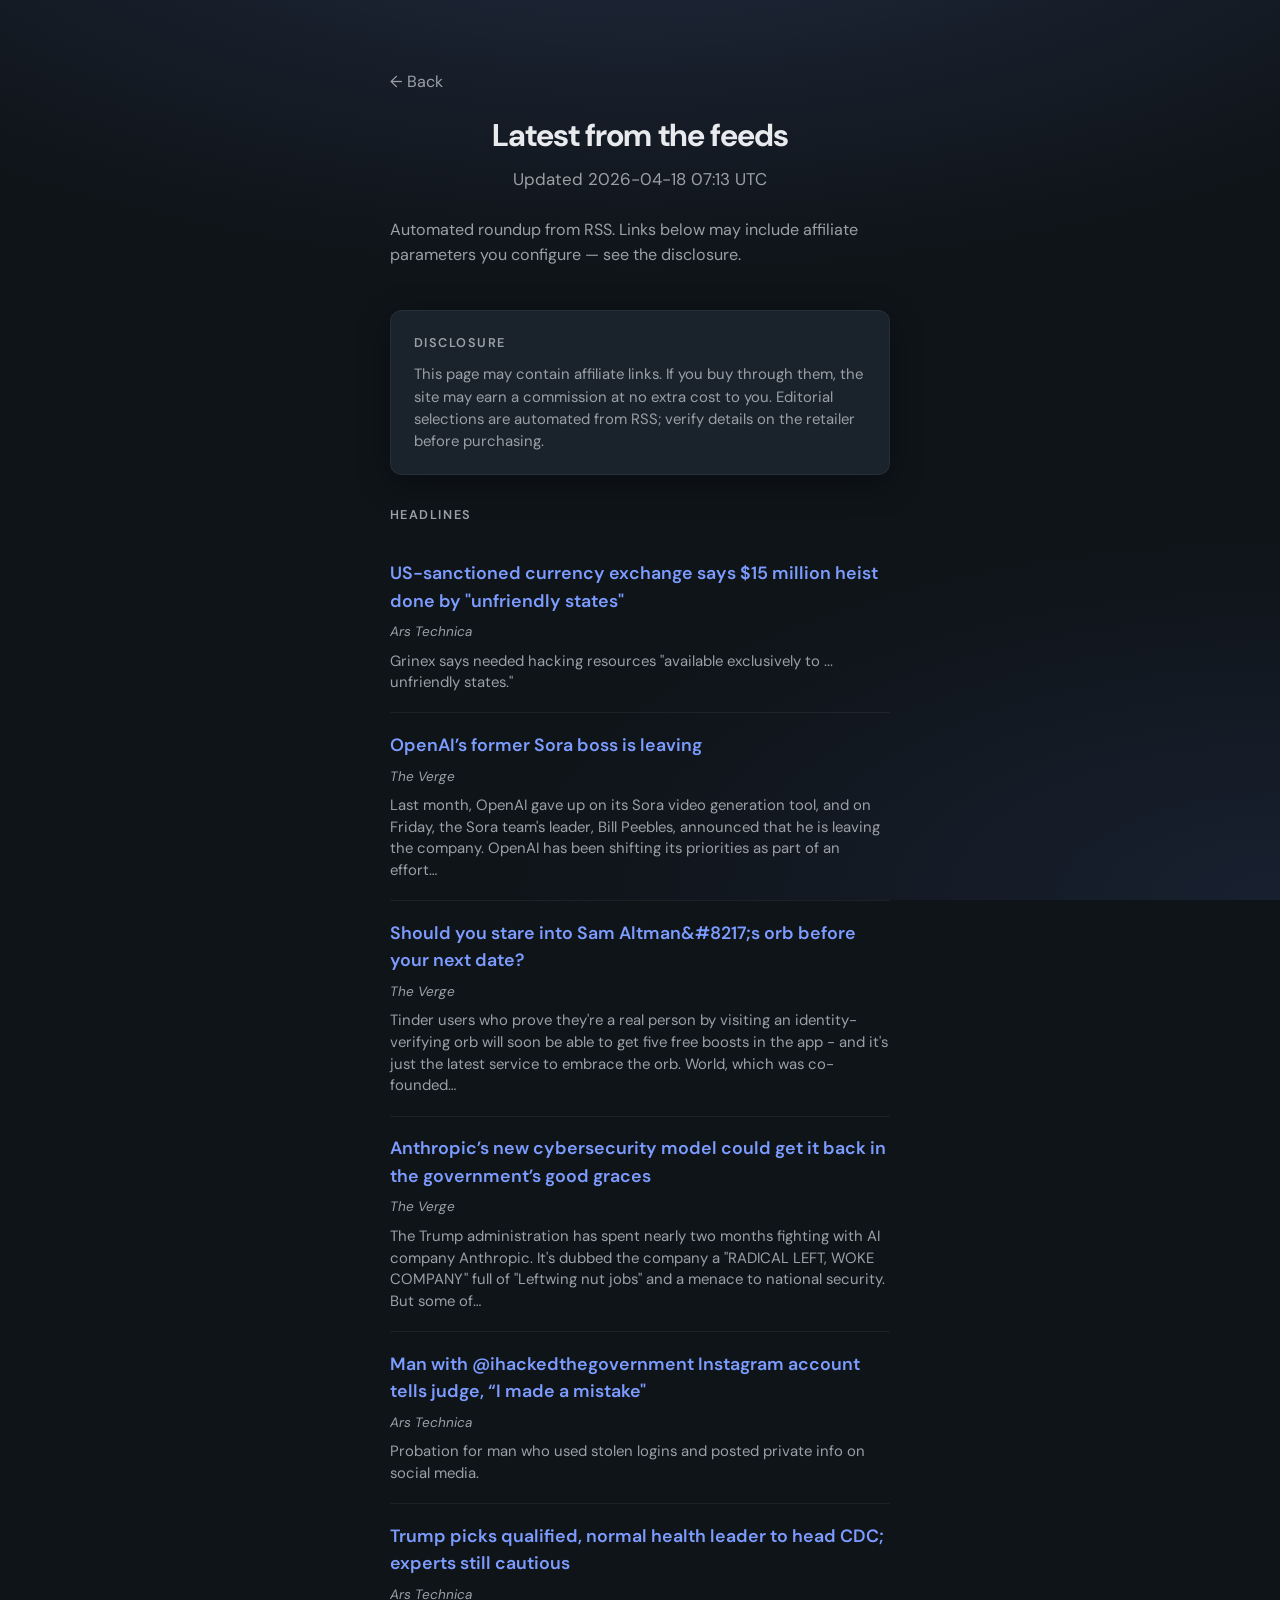
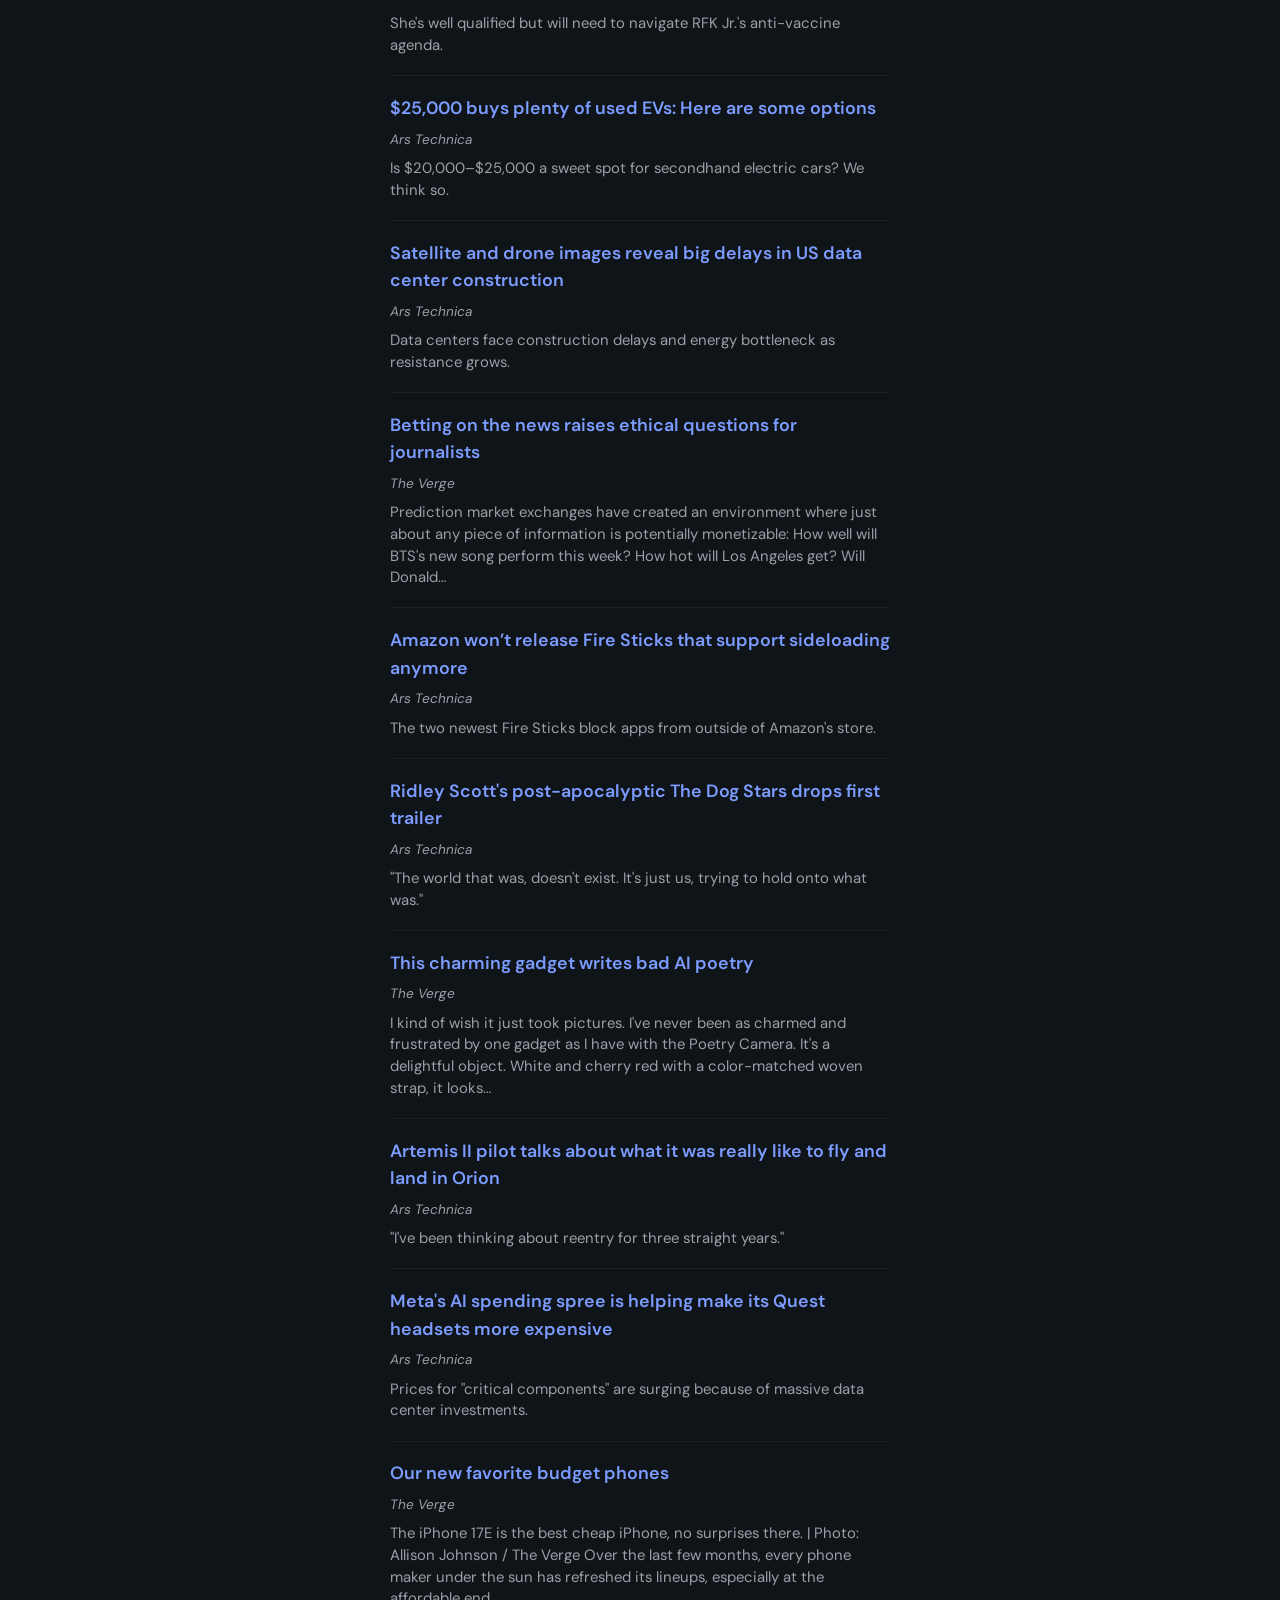
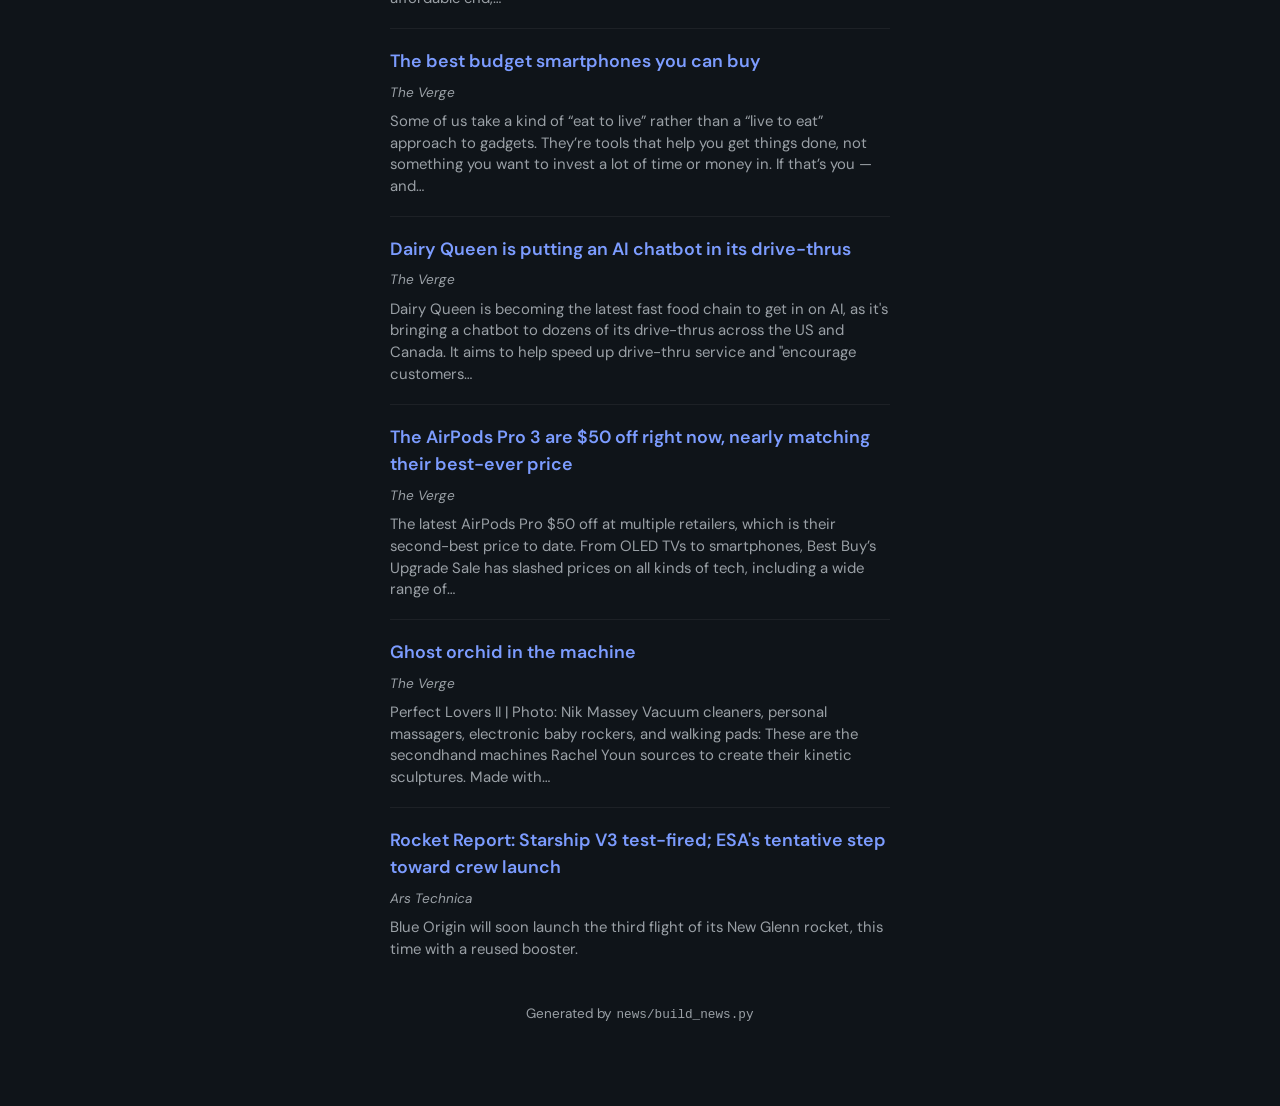
==== docs/news.html @ 70c58c66 "chore: refresh news + trending" ====
<!DOCTYPE html>
<html lang="en">
  <head>
    <meta charset="utf-8" />
    <meta name="viewport" content="width=device-width, initial-scale=1" />
    <title>Product &amp; tech picks</title>
    <link rel="preconnect" href="https://fonts.googleapis.com" />
    <link rel="preconnect" href="https://fonts.gstatic.com" crossorigin />
    <link
      href="https://fonts.googleapis.com/css2?family=DM+Sans:ital,opsz,wght@0,9..40,400;0,9..40,600;0,9..40,700;1,9..40,400&display=swap"
      rel="stylesheet"
    />
    <link rel="stylesheet" href="styles.css" />
  </head>
  <body>
    <div class="bg-gradient" aria-hidden="true"></div>
    <main>
      <header>
        <p class="back-nav"><a href="index.html">← Back</a></p>
        <h1>Latest from the feeds</h1>
        <p class="tagline">Updated 2026-04-18 07:13 UTC</p>
        <p class="bio">Automated roundup from RSS. Links below may include affiliate parameters you configure — see the disclosure.</p>
      </header>

      <section class="card disclosure-card" aria-labelledby="disc-heading">
        <h2 id="disc-heading">Disclosure</h2>
        <p class="disclosure-body">This page may contain affiliate links. If you buy through them, the site may earn a commission at no extra cost to you. Editorial selections are automated from RSS; verify details on the retailer before purchasing.</p>
      </section>

      <section class="news-section" aria-labelledby="news-heading">
        <h2 id="news-heading" class="news-section-title">Headlines</h2>
        <ul class="news-list"><li class="news-item">
  <a href="https://arstechnica.com/security/2026/04/russia-friendly-exchange-says-western-special-service-behind-15-million-cyberattack/" rel="noopener noreferrer" target="_blank" class="news-title">US-sanctioned currency exchange says $15 million heist done by &quot;unfriendly states&quot;</a>
  <p class="news-meta"><span class="news-source">Ars Technica</span></p>
  <p class="news-summary">Grinex says needed hacking resources &quot;available exclusively to ... unfriendly states.&quot;</p>
</li>
<li class="news-item">
  <a href="https://www.theverge.com/ai-artificial-intelligence/914463/openai-sora-bill-peebles-kevin-weil-leaving-departing" rel="noopener noreferrer" target="_blank" class="news-title">OpenAI’s former Sora boss is leaving</a>
  <p class="news-meta"><span class="news-source">The Verge</span></p>
  <p class="news-summary">Last month, OpenAI gave up on its Sora video generation tool, and on Friday, the Sora team&#x27;s leader, Bill Peebles, announced that he is leaving the company. OpenAI has been shifting its priorities as part of an effort…</p>
</li>
<li class="news-item">
  <a href="https://www.theverge.com/ai-artificial-intelligence/914385/world-id-tinder-identity-verifying-orb" rel="noopener noreferrer" target="_blank" class="news-title">Should you stare into Sam Altman&amp;#8217;s orb before your next date?</a>
  <p class="news-meta"><span class="news-source">The Verge</span></p>
  <p class="news-summary">Tinder users who prove they&#x27;re a real person by visiting an identity-verifying orb will soon be able to get five free boosts in the app - and it&#x27;s just the latest service to embrace the orb. World, which was co-founded…</p>
</li>
<li class="news-item">
  <a href="https://www.theverge.com/ai-artificial-intelligence/914229/tides-turning-anthropic-trump-administration-cybersecurity-mythos-preview" rel="noopener noreferrer" target="_blank" class="news-title">Anthropic’s new cybersecurity model could get it back in the government’s good graces</a>
  <p class="news-meta"><span class="news-source">The Verge</span></p>
  <p class="news-summary">The Trump administration has spent nearly two months fighting with AI company Anthropic. It&#x27;s dubbed the company a &quot;RADICAL LEFT, WOKE COMPANY&quot; full of &quot;Leftwing nut jobs&quot; and a menace to national security. But some of…</p>
</li>
<li class="news-item">
  <a href="https://arstechnica.com/tech-policy/2026/04/man-with-ihackedthegovernment-instagram-account-tells-judge-i-made-a-mistake/" rel="noopener noreferrer" target="_blank" class="news-title">Man with @ihackedthegovernment Instagram account tells judge, “I made a mistake&quot;</a>
  <p class="news-meta"><span class="news-source">Ars Technica</span></p>
  <p class="news-summary">Probation for man who used stolen logins and posted private info on social media.</p>
</li>
<li class="news-item">
  <a href="https://arstechnica.com/health/2026/04/trump-picks-qualified-normal-health-leader-to-head-cdc-experts-still-cautious/" rel="noopener noreferrer" target="_blank" class="news-title">Trump picks qualified, normal health leader to head CDC; experts still cautious</a>
  <p class="news-meta"><span class="news-source">Ars Technica</span></p>
  <p class="news-summary">She&#x27;s well qualified but will need to navigate RFK Jr.&#x27;s anti-vaccine agenda.</p>
</li>
<li class="news-item">
  <a href="https://arstechnica.com/cars/2026/04/25000-buys-plenty-of-used-evs-here-are-some-options/" rel="noopener noreferrer" target="_blank" class="news-title">$25,000 buys plenty of used EVs: Here are some options</a>
  <p class="news-meta"><span class="news-source">Ars Technica</span></p>
  <p class="news-summary">Is $20,000–$25,000 a sweet spot for secondhand electric cars? We think so.</p>
</li>
<li class="news-item">
  <a href="https://arstechnica.com/ai/2026/04/construction-delays-hit-40-of-us-data-centers-planned-for-2026/" rel="noopener noreferrer" target="_blank" class="news-title">Satellite and drone images reveal big delays in US data center construction</a>
  <p class="news-meta"><span class="news-source">Ars Technica</span></p>
  <p class="news-summary">Data centers face construction delays and energy bottleneck as resistance grows.</p>
</li>
<li class="news-item">
  <a href="https://www.theverge.com/report/914157/prediction-markets-news-outlet-ethics-policy-propublica-kalshi-polymarket" rel="noopener noreferrer" target="_blank" class="news-title">Betting on the news raises ethical questions for journalists</a>
  <p class="news-meta"><span class="news-source">The Verge</span></p>
  <p class="news-summary">Prediction market exchanges have created an environment where just about any piece of information is potentially monetizable: How well will BTS&#x27;s new song perform this week? How hot will Los Angeles get? Will Donald…</p>
</li>
<li class="news-item">
  <a href="https://arstechnica.com/gadgets/2026/04/amazon-wont-release-fire-sticks-that-support-sideloading-anymore/" rel="noopener noreferrer" target="_blank" class="news-title">Amazon won’t release Fire Sticks that support sideloading anymore</a>
  <p class="news-meta"><span class="news-source">Ars Technica</span></p>
  <p class="news-summary">The two newest Fire Sticks block apps from outside of Amazon&#x27;s store.</p>
</li>
<li class="news-item">
  <a href="https://arstechnica.com/culture/2026/04/ridley-scotts-post-apocalyptic-the-dog-stars-drops-first-trailer/" rel="noopener noreferrer" target="_blank" class="news-title">Ridley Scott&#x27;s post-apocalyptic The Dog Stars drops first trailer</a>
  <p class="news-meta"><span class="news-source">Ars Technica</span></p>
  <p class="news-summary">&quot;The world that was, doesn&#x27;t exist. It&#x27;s just us, trying to hold onto what was.&quot;</p>
</li>
<li class="news-item">
  <a href="https://www.theverge.com/gadgets/913981/poetry-camera-ai-hands-on" rel="noopener noreferrer" target="_blank" class="news-title">This charming gadget writes bad AI poetry</a>
  <p class="news-meta"><span class="news-source">The Verge</span></p>
  <p class="news-summary">I kind of wish it just took pictures. I&#x27;ve never been as charmed and frustrated by one gadget as I have with the Poetry Camera. It&#x27;s a delightful object. White and cherry red with a color-matched woven strap, it looks…</p>
</li>
<li class="news-item">
  <a href="https://arstechnica.com/space/2026/04/artemis-ii-pilot-describes-landing-in-orion-from-intense-to-pure-elation/" rel="noopener noreferrer" target="_blank" class="news-title">Artemis II pilot talks about what it was really like to fly and land in Orion</a>
  <p class="news-meta"><span class="news-source">Ars Technica</span></p>
  <p class="news-summary">&quot;I&#x27;ve been thinking about reentry for three straight years.&quot;</p>
</li>
<li class="news-item">
  <a href="https://arstechnica.com/ai/2026/04/metas-ai-spending-spree-is-helping-make-its-quest-headsets-more-expensive/" rel="noopener noreferrer" target="_blank" class="news-title">Meta&#x27;s AI spending spree is helping make its Quest headsets more expensive</a>
  <p class="news-meta"><span class="news-source">Ars Technica</span></p>
  <p class="news-summary">Prices for &quot;critical components&quot; are surging because of massive data center investments.</p>
</li>
<li class="news-item">
  <a href="https://www.theverge.com/tech/912286/our-new-favorite-budget-phones" rel="noopener noreferrer" target="_blank" class="news-title">Our new favorite budget phones</a>
  <p class="news-meta"><span class="news-source">The Verge</span></p>
  <p class="news-summary">The iPhone 17E is the best cheap iPhone, no surprises there. | Photo: Allison Johnson / The Verge Over the last few months, every phone maker under the sun has refreshed its lineups, especially at the affordable end,…</p>
</li>
<li class="news-item">
  <a href="https://www.theverge.com/gadgets/912271/best-budget-smartphones-cheap-iphone-android-phones" rel="noopener noreferrer" target="_blank" class="news-title">The best budget smartphones you can buy</a>
  <p class="news-meta"><span class="news-source">The Verge</span></p>
  <p class="news-summary">Some of us take a kind of “eat to live” rather than a “live to eat” approach to gadgets. They’re tools that help you get things done, not something you want to invest a lot of time or money in. If that’s you — and…</p>
</li>
<li class="news-item">
  <a href="https://www.theverge.com/ai-artificial-intelligence/913928/dairy-queen-ai-drive-thru-presto" rel="noopener noreferrer" target="_blank" class="news-title">Dairy Queen is putting an AI chatbot in its drive-thrus</a>
  <p class="news-meta"><span class="news-source">The Verge</span></p>
  <p class="news-summary">Dairy Queen is becoming the latest fast food chain to get in on AI, as it&#x27;s bringing a chatbot to dozens of its drive-thrus across the US and Canada. It aims to help speed up drive-thru service and &quot;encourage customers…</p>
</li>
<li class="news-item">
  <a href="https://www.theverge.com/gadgets/913857/apple-airpods-pro-3-blink-video-doorbell-deal-sale" rel="noopener noreferrer" target="_blank" class="news-title">The AirPods Pro 3 are $50 off right now, nearly matching their best-ever price</a>
  <p class="news-meta"><span class="news-source">The Verge</span></p>
  <p class="news-summary">The latest AirPods Pro $50 off at multiple retailers, which is their second-best price to date. From OLED TVs to smartphones, Best Buy’s Upgrade Sale has slashed prices on all kinds of tech, including a wide range of…</p>
</li>
<li class="news-item">
  <a href="https://www.theverge.com/tech/909806/kinetic-sculpture-fake-flowers-mechanical-artwork-rachel-youn" rel="noopener noreferrer" target="_blank" class="news-title">Ghost orchid in the machine</a>
  <p class="news-meta"><span class="news-source">The Verge</span></p>
  <p class="news-summary">Perfect Lovers II | Photo: Nik Massey Vacuum cleaners, personal massagers, electronic baby rockers, and walking pads: These are the secondhand machines Rachel Youn sources to create their kinetic sculptures. Made with…</p>
</li>
<li class="news-item">
  <a href="https://arstechnica.com/space/2026/04/rocket-report-starship-v3-test-fired-esas-tentative-step-toward-crew-launch/" rel="noopener noreferrer" target="_blank" class="news-title">Rocket Report: Starship V3 test-fired; ESA&#x27;s tentative step toward crew launch</a>
  <p class="news-meta"><span class="news-source">Ars Technica</span></p>
  <p class="news-summary">Blue Origin will soon launch the third flight of its New Glenn rocket, this time with a reused booster.</p>
</li></ul>
      </section>

      <footer>
        <p class="footer-meta">Generated by <code>news/build_news.py</code></p>
      </footer>
    </main>
  </body>
</html>
---- docs/styles.css ----
:root {
  --bg: #0f1419;
  --surface: #1a222c;
  --text: #e8eaed;
  --muted: #9aa0a6;
  --accent: #7c9cff;
  --accent-dim: #5a7ad6;
  --radius: 12px;
  --font: "DM Sans", system-ui, sans-serif;
}

*,
*::before,
*::after {
  box-sizing: border-box;
}

html {
  font-size: 106%;
  -webkit-font-smoothing: antialiased;
}

body {
  margin: 0;
  min-height: 100vh;
  font-family: var(--font);
  background: var(--bg);
  color: var(--text);
  line-height: 1.55;
}

.bg-gradient {
  position: fixed;
  inset: 0;
  z-index: -1;
  background:
    radial-gradient(ellipse 80% 50% at 50% -20%, rgba(124, 156, 255, 0.18), transparent),
    radial-gradient(ellipse 60% 40% at 100% 100%, rgba(90, 122, 214, 0.12), transparent),
    var(--bg);
}

main {
  max-width: 32rem;
  margin: 0 auto;
  padding: clamp(2rem, 6vw, 4rem) 1.25rem 4rem;
}

header {
  text-align: center;
  margin-bottom: 2.5rem;
}

.avatar {
  width: 4.5rem;
  height: 4.5rem;
  margin: 0 auto 1.25rem;
  border-radius: 50%;
  background: linear-gradient(135deg, var(--accent), var(--accent-dim));
  display: grid;
  place-items: center;
  font-size: 1.5rem;
  font-weight: 700;
  color: #fff;
  letter-spacing: -0.02em;
}

h1 {
  font-size: clamp(1.5rem, 4vw, 1.85rem);
  font-weight: 700;
  letter-spacing: -0.03em;
  margin: 0 0 0.35rem;
}

.tagline {
  color: var(--muted);
  font-size: 1rem;
  margin: 0;
}

.bio {
  color: var(--muted);
  font-size: 0.95rem;
  margin: 1.5rem 0 0;
  text-align: left;
}

.hub-extra {
  text-align: center;
  margin: 0 0 1.5rem;
}

.hub-extra a {
  color: var(--accent);
  text-decoration: none;
  font-weight: 600;
  font-size: 0.95rem;
}

.hub-extra a:hover {
  text-decoration: underline;
  text-underline-offset: 3px;
}

.card {
  background: var(--surface);
  border-radius: var(--radius);
  padding: 1.25rem 1.35rem;
  border: 1px solid rgba(255, 255, 255, 0.06);
  box-shadow: 0 8px 32px rgba(0, 0, 0, 0.35);
}

.card h2 {
  font-size: 0.75rem;
  text-transform: uppercase;
  letter-spacing: 0.12em;
  color: var(--muted);
  margin: 0 0 1rem;
  font-weight: 600;
}

ul {
  list-style: none;
  margin: 0;
  padding: 0;
}

.link-list li {
  border-bottom: 1px solid rgba(255, 255, 255, 0.06);
  padding: 0.85rem 0;
  display: flex;
  flex-direction: column;
  gap: 0.25rem;
}

.link-list li:last-child {
  border-bottom: none;
  padding-bottom: 0;
}

.link-list li:first-child {
  padding-top: 0;
}

.link-list a {
  color: var(--accent);
  text-decoration: none;
  font-weight: 600;
  font-size: 1.05rem;
}

.link-list a:hover {
  text-decoration: underline;
  text-underline-offset: 3px;
}

.hint {
  font-size: 0.8rem;
  color: var(--muted);
}

.placeholder {
  color: var(--muted);
  font-style: italic;
}

.affiliate-note {
  margin-top: 1.25rem;
  font-size: 0.8rem;
  color: var(--muted);
  line-height: 1.45;
}

footer {
  margin-top: 2.5rem;
  text-align: center;
}

.footer-links {
  display: flex;
  flex-wrap: wrap;
  justify-content: center;
  gap: 0.75rem 1.25rem;
}

.footer-links a {
  color: var(--muted);
  font-size: 0.9rem;
  text-decoration: none;
}

.footer-links a:hover {
  color: var(--accent);
}

.back-nav {
  margin: 0 0 1rem;
  text-align: left;
}

.back-nav a {
  color: var(--muted);
  text-decoration: none;
  font-size: 0.95rem;
}

.back-nav a:hover {
  color: var(--accent);
}

.disclosure-card {
  margin-bottom: 1.75rem;
}

.disclosure-card h2 {
  font-size: 0.75rem;
  text-transform: uppercase;
  letter-spacing: 0.12em;
  color: var(--muted);
  margin: 0 0 0.65rem;
  font-weight: 600;
}

.disclosure-body {
  margin: 0;
  font-size: 0.88rem;
  color: var(--muted);
  line-height: 1.5;
}

.news-section-title {
  font-size: 0.75rem;
  text-transform: uppercase;
  letter-spacing: 0.12em;
  color: var(--muted);
  margin: 0 0 1rem;
  font-weight: 600;
}

.news-list {
  list-style: none;
  margin: 0;
  padding: 0;
}

.news-item {
  padding: 1.1rem 0;
  border-bottom: 1px solid rgba(255, 255, 255, 0.06);
}

.news-item:last-child {
  border-bottom: none;
  padding-bottom: 0;
}

.news-title {
  color: var(--accent);
  text-decoration: none;
  font-weight: 600;
  font-size: 1.05rem;
  display: inline-block;
}

.news-title:hover {
  text-decoration: underline;
  text-underline-offset: 3px;
}

.news-meta {
  margin: 0.35rem 0 0;
  font-size: 0.8rem;
  color: var(--muted);
}

.news-source {
  font-style: italic;
}

.news-summary {
  margin: 0.5rem 0 0;
  font-size: 0.88rem;
  color: var(--muted);
  line-height: 1.45;
}

.footer-meta {
  text-align: center;
  margin-top: 2rem;
  font-size: 0.8rem;
  color: var(--muted);
}

.footer-meta code {
  font-size: 0.75rem;
}

.trending-updated {
  font-size: 0.78rem;
  color: var(--muted);
  margin: -0.5rem 0 1rem;
}

.trending-more {
  margin-top: 1rem;
  text-align: right;
}

.trending-more a {
  color: var(--accent);
  text-decoration: none;
  font-size: 0.88rem;
  font-weight: 600;
}

.trending-more a:hover {
  text-decoration: underline;
  text-underline-offset: 3px;
}
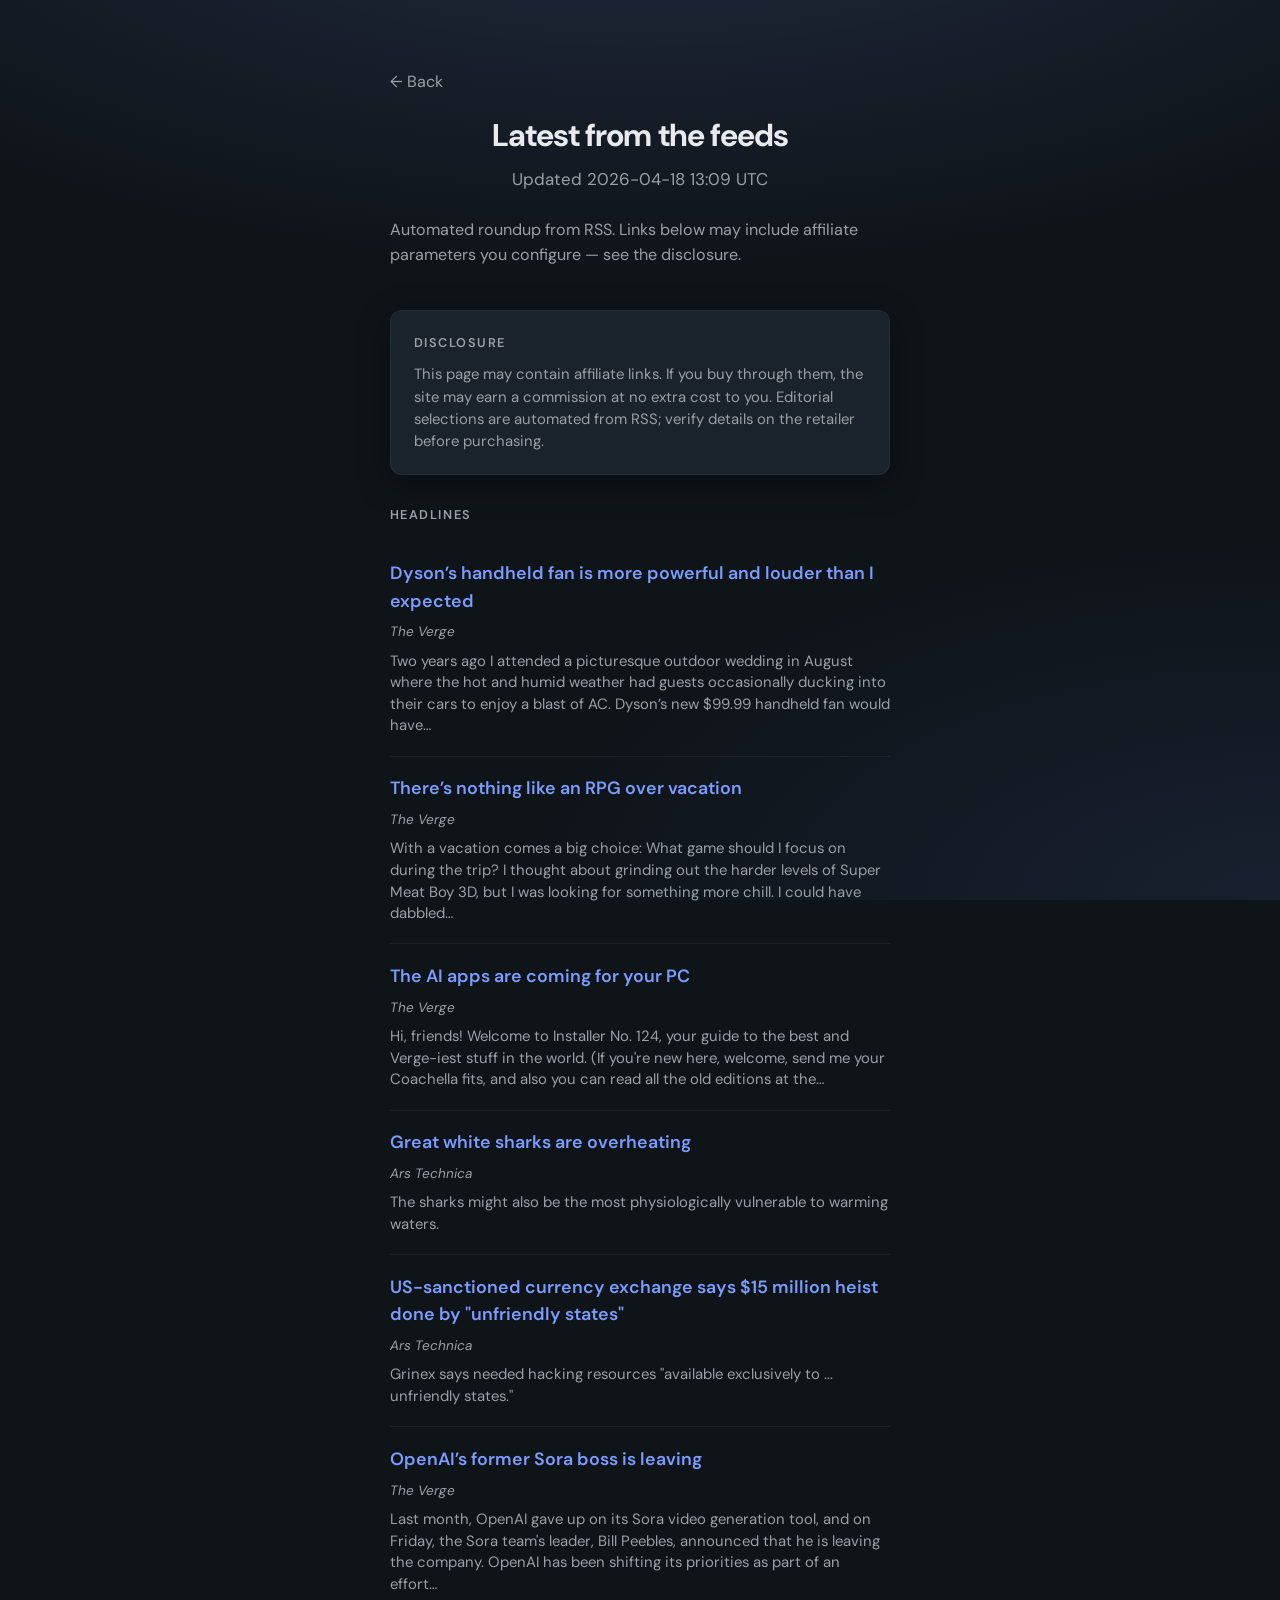
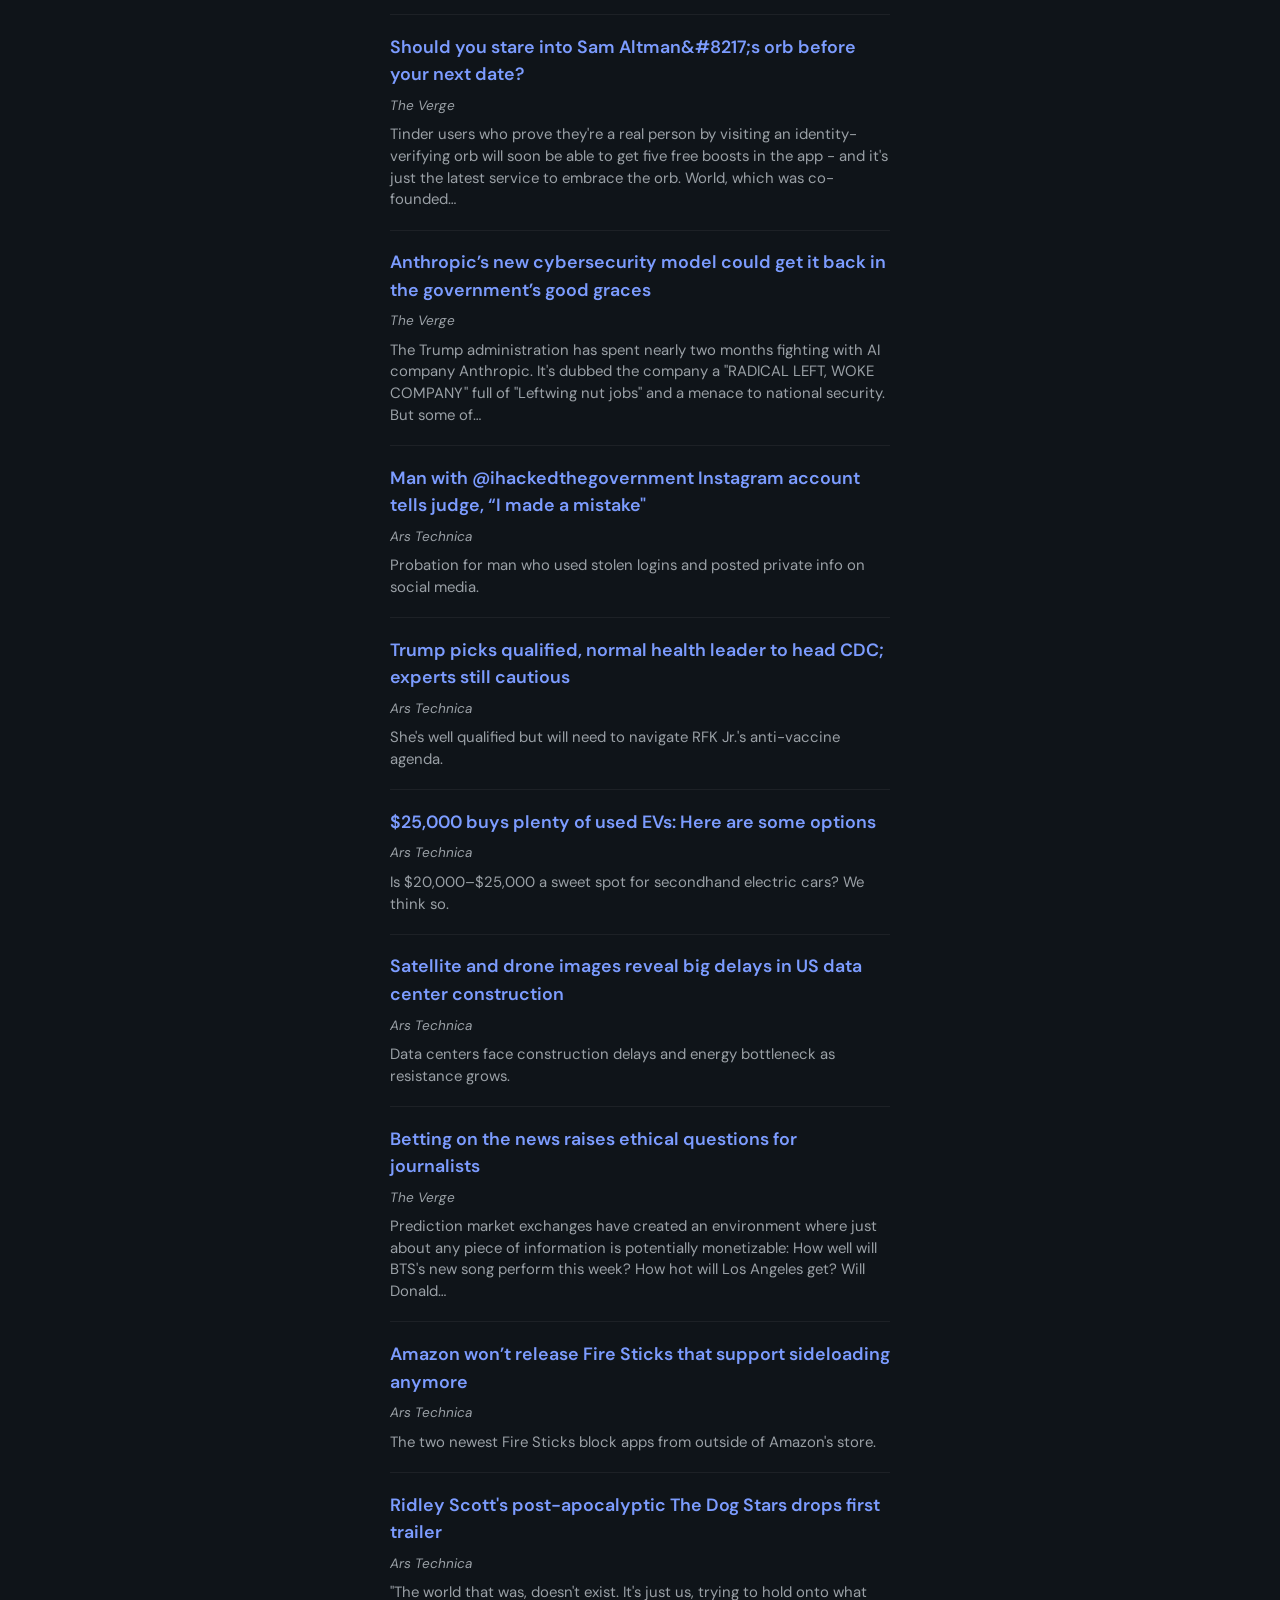
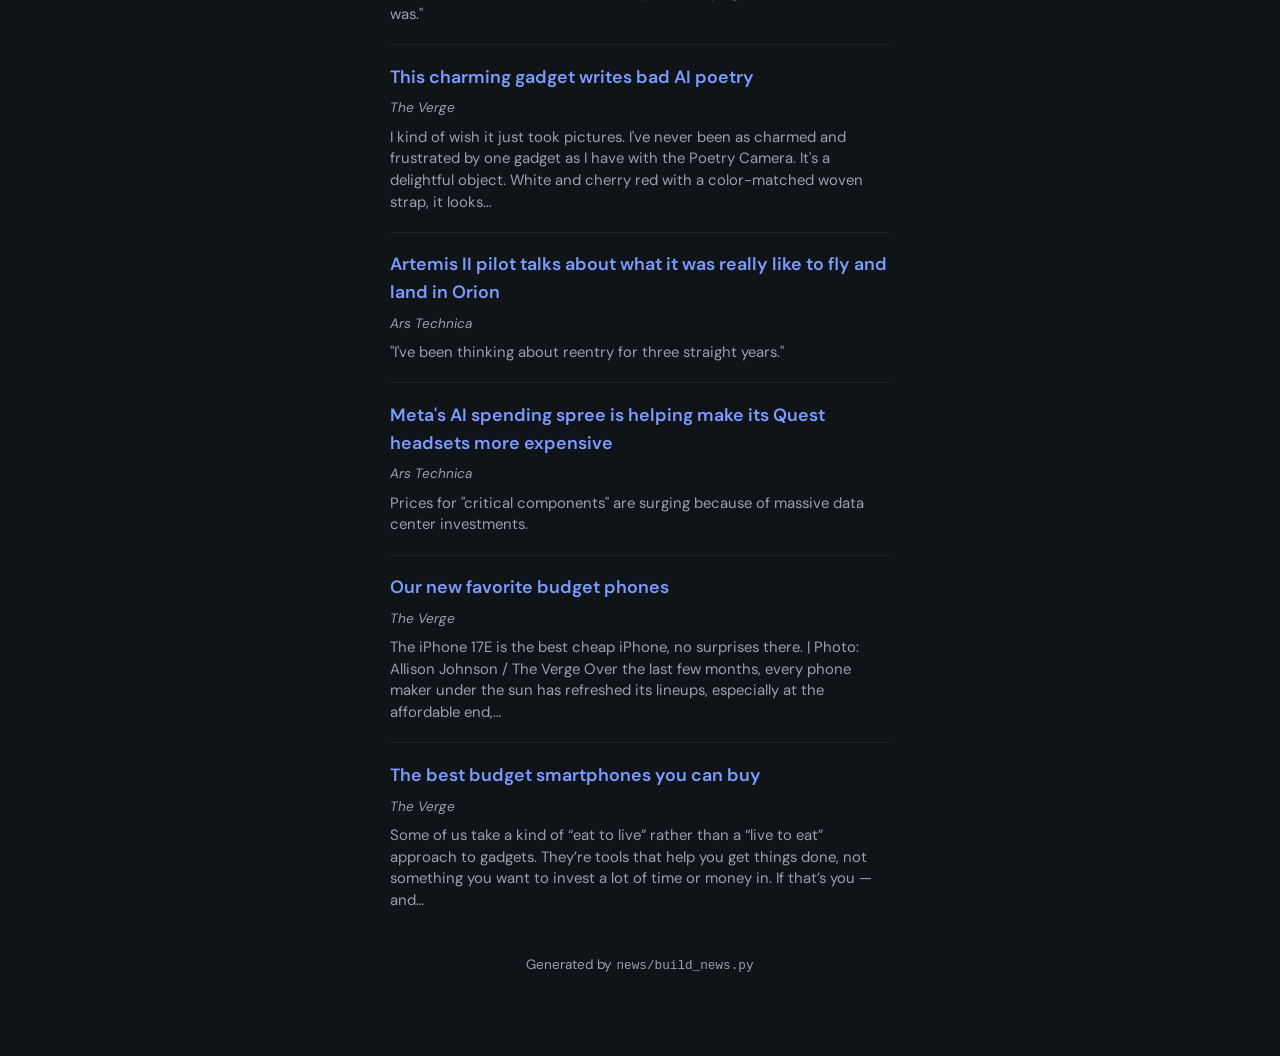
==== commit f988eb46: "chore: refresh news + trending" ====
--- a/docs/news.html
+++ b/docs/news.html
@@ -18,7 +18,7 @@
       <header>
         <p class="back-nav"><a href="index.html">← Back</a></p>
         <h1>Latest from the feeds</h1>
-        <p class="tagline">Updated 2026-04-18 07:13 UTC</p>
+        <p class="tagline">Updated 2026-04-18 13:09 UTC</p>
         <p class="bio">Automated roundup from RSS. Links below may include affiliate parameters you configure — see the disclosure.</p>
       </header>
 
@@ -30,6 +30,26 @@
       <section class="news-section" aria-labelledby="news-heading">
         <h2 id="news-heading" class="news-section-title">Headlines</h2>
         <ul class="news-list"><li class="news-item">
+  <a href="https://www.theverge.com/tech/908962/dyson-hushjet-mini-cool-personal-handheld-fan-hands-on" rel="noopener noreferrer" target="_blank" class="news-title">Dyson’s handheld fan is more powerful and louder than I expected</a>
+  <p class="news-meta"><span class="news-source">The Verge</span></p>
+  <p class="news-summary">Two years ago I attended a picturesque outdoor wedding in August where the hot and humid weather had guests occasionally ducking into their cars to enjoy a blast of AC. Dyson’s new $99.99 handheld fan would have…</p>
+</li>
+<li class="news-item">
+  <a href="https://www.theverge.com/games/908358/people-of-note-pc-playstation-xbox-nintendo-switch-2" rel="noopener noreferrer" target="_blank" class="news-title">There’s nothing like an RPG over vacation</a>
+  <p class="news-meta"><span class="news-source">The Verge</span></p>
+  <p class="news-summary">With a vacation comes a big choice: What game should I focus on during the trip? I thought about grinding out the harder levels of Super Meat Boy 3D, but I was looking for something more chill. I could have dabbled…</p>
+</li>
+<li class="news-item">
+  <a href="https://www.theverge.com/tech/914429/the-ai-apps-are-coming-for-your-pc" rel="noopener noreferrer" target="_blank" class="news-title">The AI apps are coming for your PC</a>
+  <p class="news-meta"><span class="news-source">The Verge</span></p>
+  <p class="news-summary">Hi, friends! Welcome to Installer No. 124, your guide to the best and Verge-iest stuff in the world. (If you&#x27;re new here, welcome, send me your Coachella fits, and also you can read all the old editions at the…</p>
+</li>
+<li class="news-item">
+  <a href="https://arstechnica.com/science/2026/04/great-white-sharks-are-overheating/" rel="noopener noreferrer" target="_blank" class="news-title">Great white sharks are overheating</a>
+  <p class="news-meta"><span class="news-source">Ars Technica</span></p>
+  <p class="news-summary">The sharks might also be the most physiologically vulnerable to warming waters.</p>
+</li>
+<li class="news-item">
   <a href="https://arstechnica.com/security/2026/04/russia-friendly-exchange-says-western-special-service-behind-15-million-cyberattack/" rel="noopener noreferrer" target="_blank" class="news-title">US-sanctioned currency exchange says $15 million heist done by &quot;unfriendly states&quot;</a>
   <p class="news-meta"><span class="news-source">Ars Technica</span></p>
   <p class="news-summary">Grinex says needed hacking resources &quot;available exclusively to ... unfriendly states.&quot;</p>
@@ -108,26 +128,6 @@
   <a href="https://www.theverge.com/gadgets/912271/best-budget-smartphones-cheap-iphone-android-phones" rel="noopener noreferrer" target="_blank" class="news-title">The best budget smartphones you can buy</a>
   <p class="news-meta"><span class="news-source">The Verge</span></p>
   <p class="news-summary">Some of us take a kind of “eat to live” rather than a “live to eat” approach to gadgets. They’re tools that help you get things done, not something you want to invest a lot of time or money in. If that’s you — and…</p>
-</li>
-<li class="news-item">
-  <a href="https://www.theverge.com/ai-artificial-intelligence/913928/dairy-queen-ai-drive-thru-presto" rel="noopener noreferrer" target="_blank" class="news-title">Dairy Queen is putting an AI chatbot in its drive-thrus</a>
-  <p class="news-meta"><span class="news-source">The Verge</span></p>
-  <p class="news-summary">Dairy Queen is becoming the latest fast food chain to get in on AI, as it&#x27;s bringing a chatbot to dozens of its drive-thrus across the US and Canada. It aims to help speed up drive-thru service and &quot;encourage customers…</p>
-</li>
-<li class="news-item">
-  <a href="https://www.theverge.com/gadgets/913857/apple-airpods-pro-3-blink-video-doorbell-deal-sale" rel="noopener noreferrer" target="_blank" class="news-title">The AirPods Pro 3 are $50 off right now, nearly matching their best-ever price</a>
-  <p class="news-meta"><span class="news-source">The Verge</span></p>
-  <p class="news-summary">The latest AirPods Pro $50 off at multiple retailers, which is their second-best price to date. From OLED TVs to smartphones, Best Buy’s Upgrade Sale has slashed prices on all kinds of tech, including a wide range of…</p>
-</li>
-<li class="news-item">
-  <a href="https://www.theverge.com/tech/909806/kinetic-sculpture-fake-flowers-mechanical-artwork-rachel-youn" rel="noopener noreferrer" target="_blank" class="news-title">Ghost orchid in the machine</a>
-  <p class="news-meta"><span class="news-source">The Verge</span></p>
-  <p class="news-summary">Perfect Lovers II | Photo: Nik Massey Vacuum cleaners, personal massagers, electronic baby rockers, and walking pads: These are the secondhand machines Rachel Youn sources to create their kinetic sculptures. Made with…</p>
-</li>
-<li class="news-item">
-  <a href="https://arstechnica.com/space/2026/04/rocket-report-starship-v3-test-fired-esas-tentative-step-toward-crew-launch/" rel="noopener noreferrer" target="_blank" class="news-title">Rocket Report: Starship V3 test-fired; ESA&#x27;s tentative step toward crew launch</a>
-  <p class="news-meta"><span class="news-source">Ars Technica</span></p>
-  <p class="news-summary">Blue Origin will soon launch the third flight of its New Glenn rocket, this time with a reused booster.</p>
 </li></ul>
       </section>
 
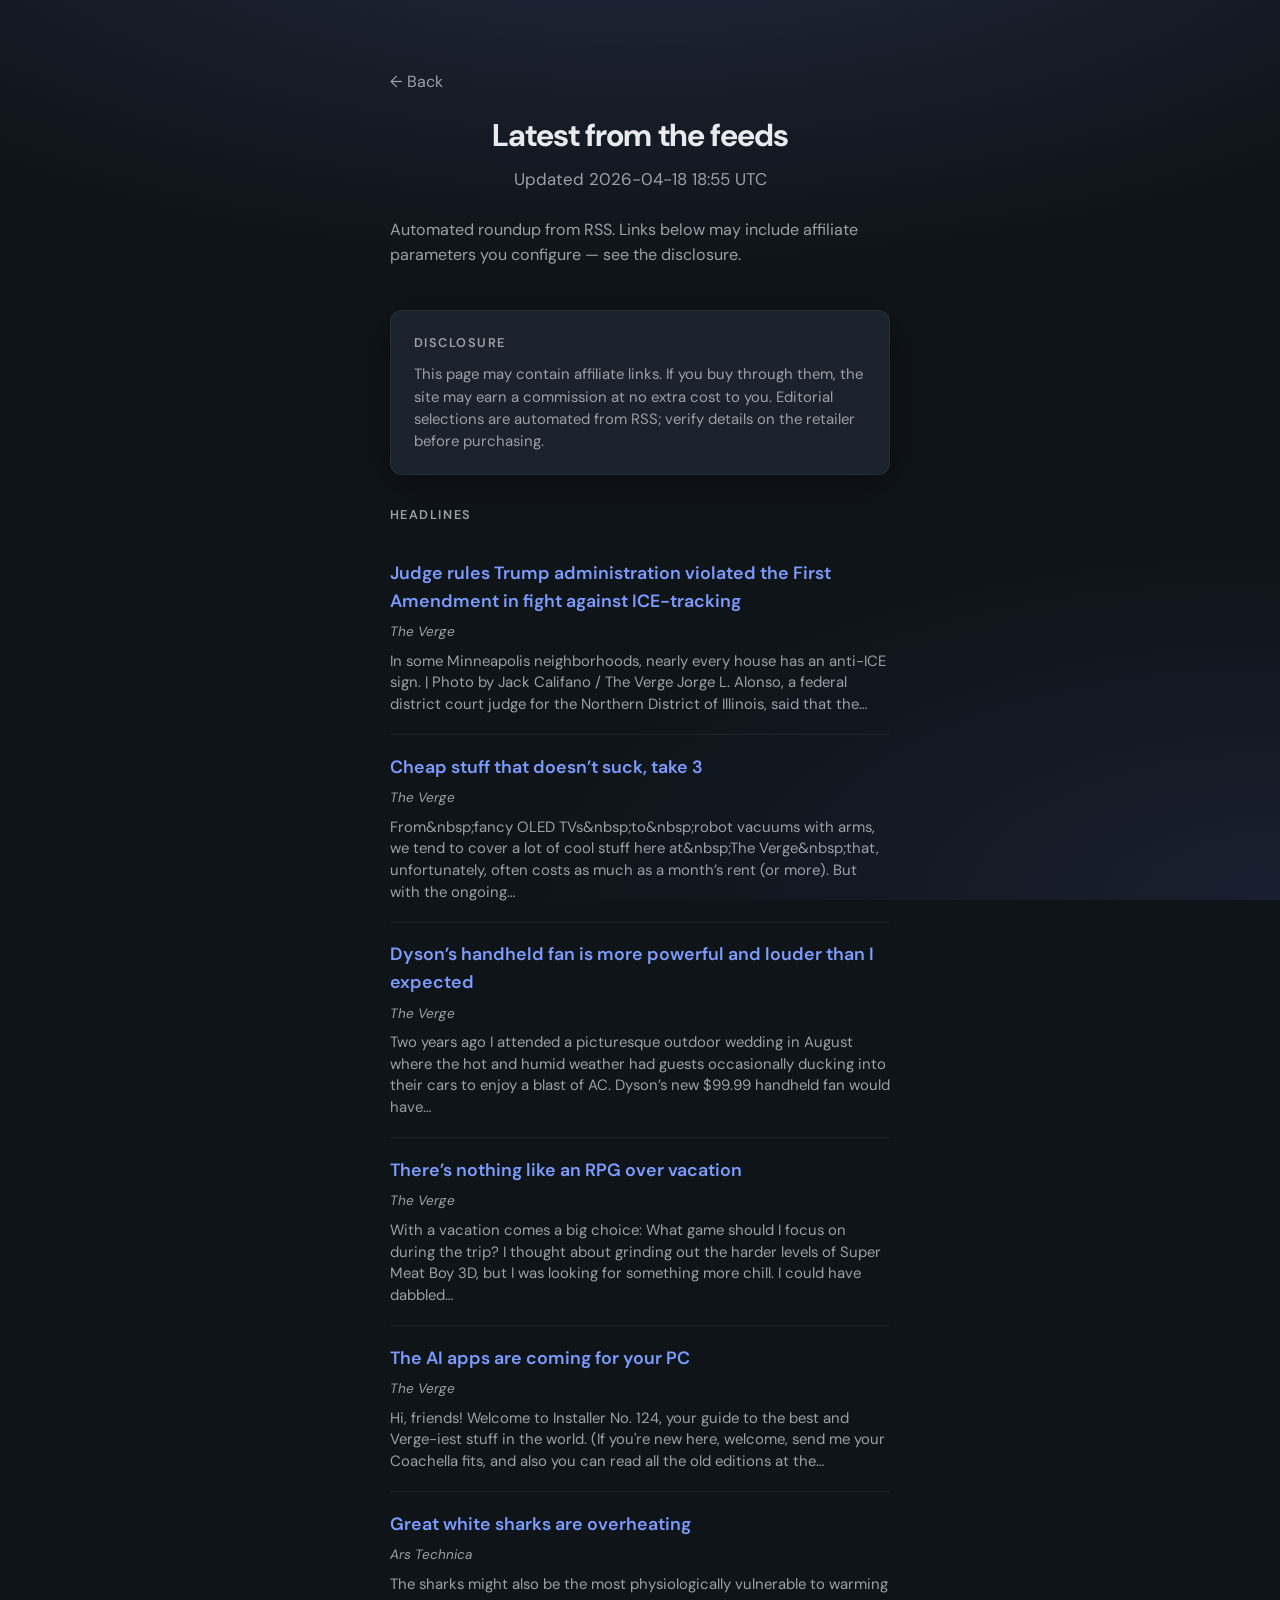
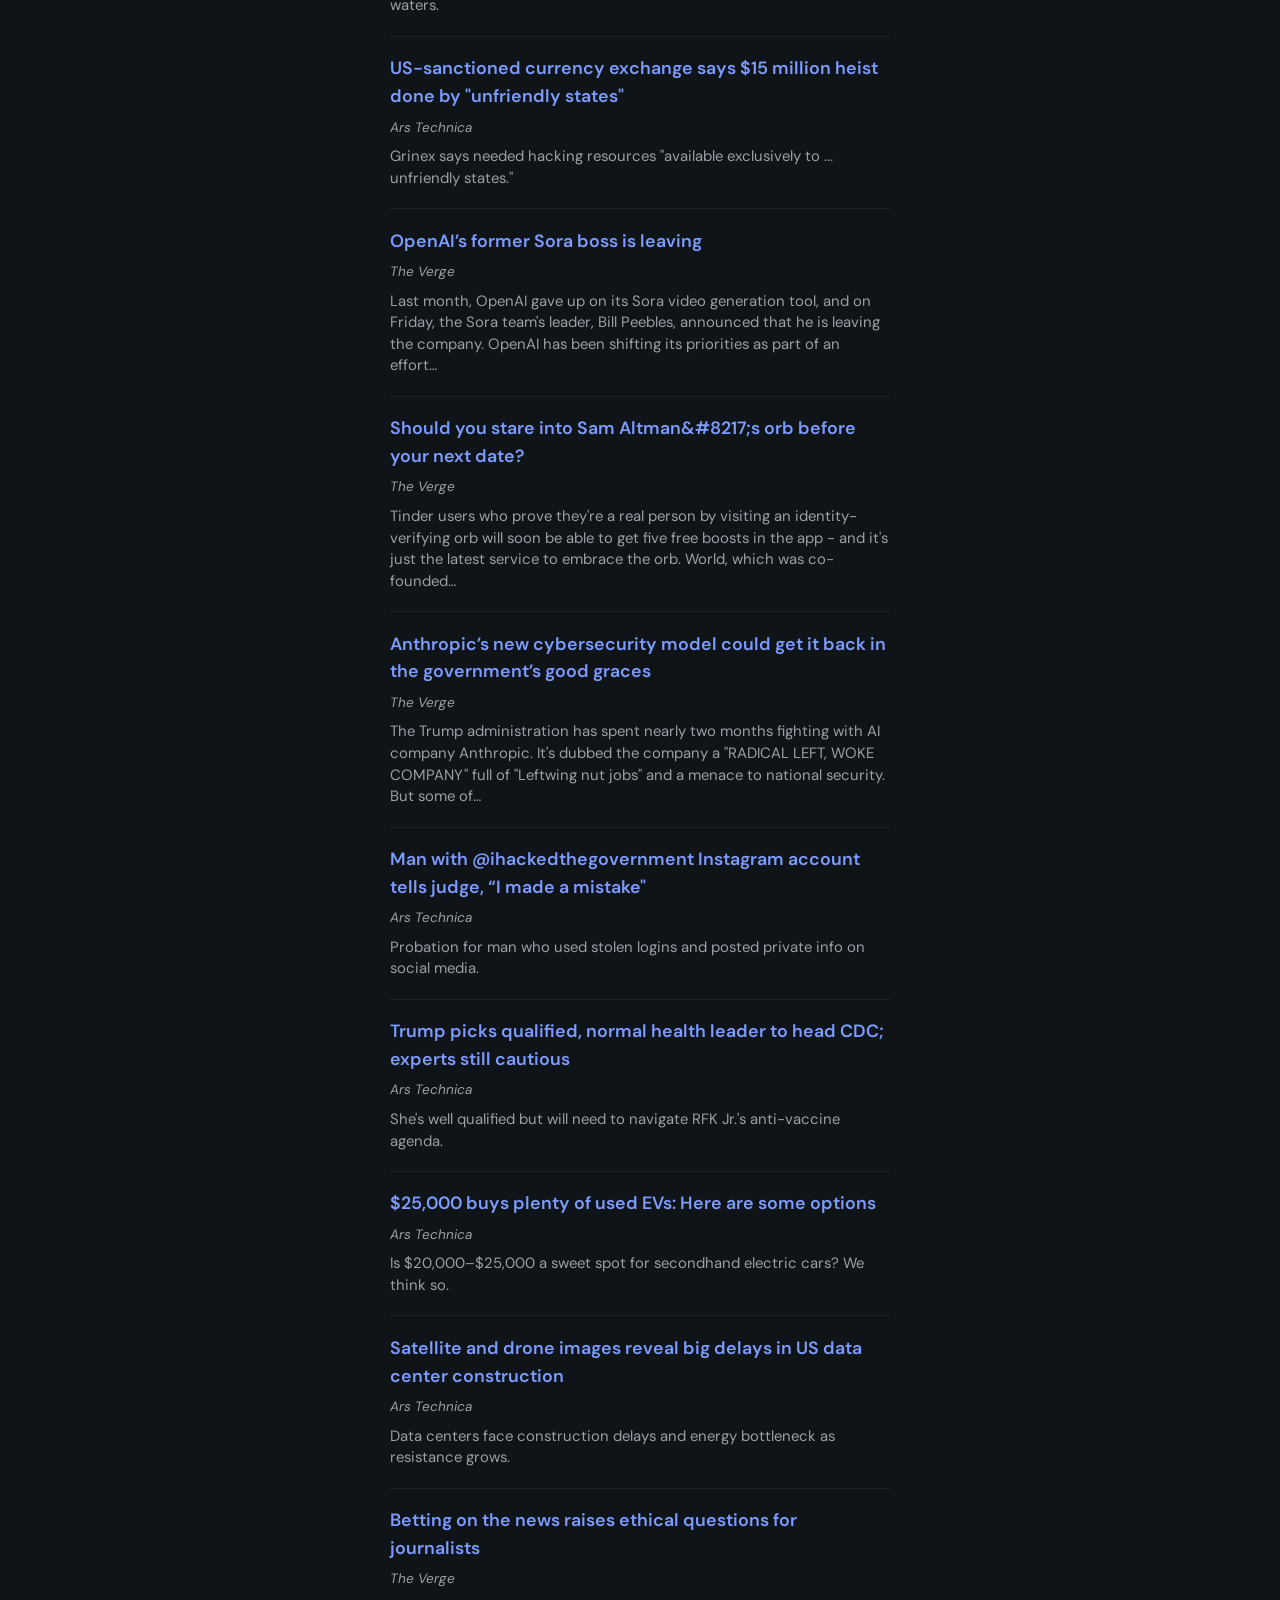
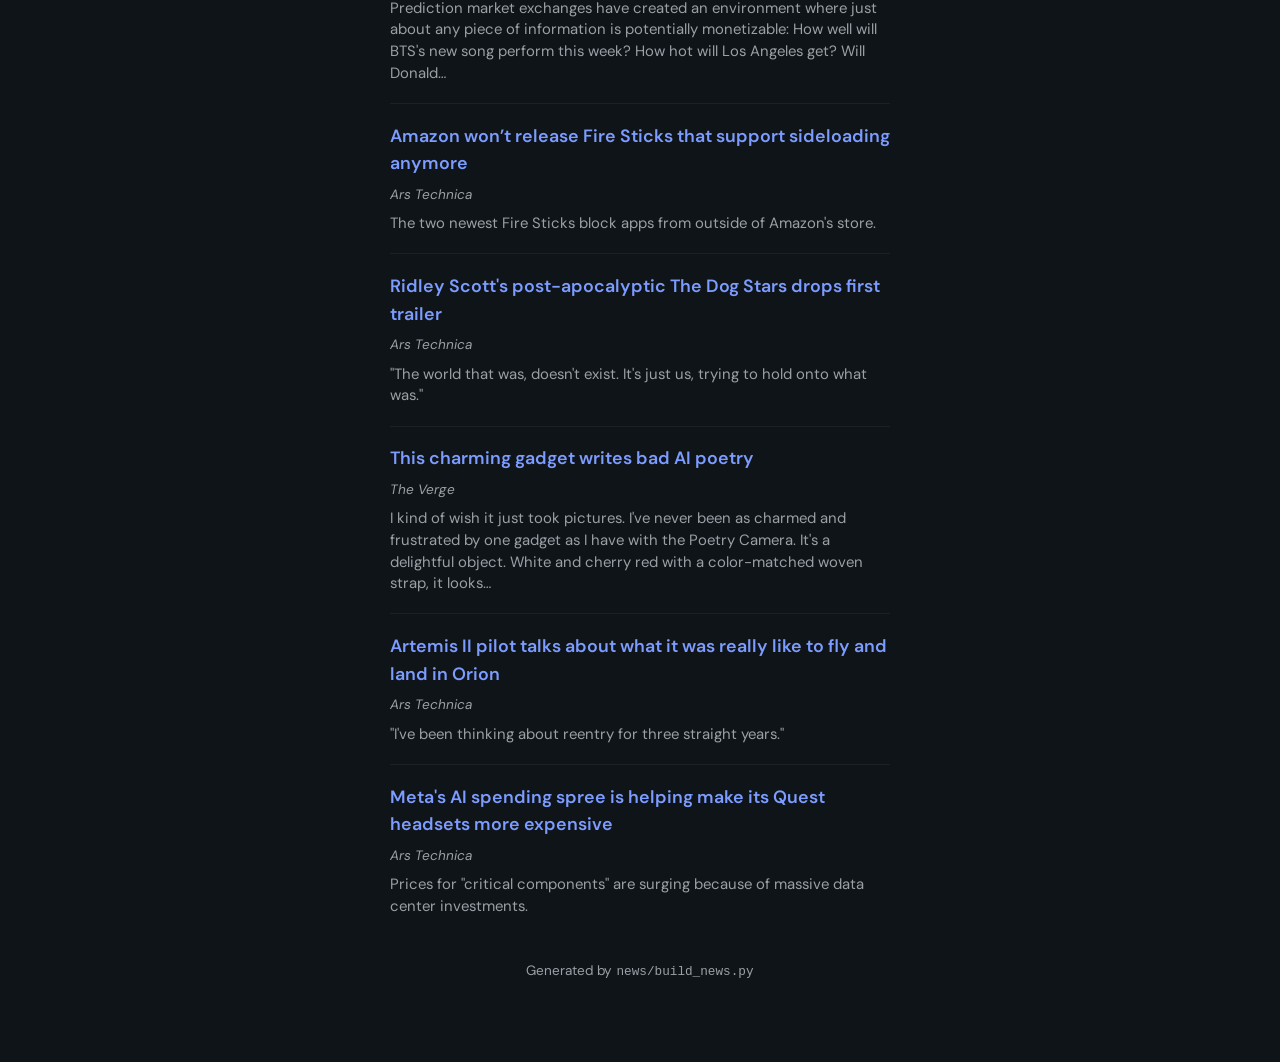
==== commit 012009d1: "chore: refresh news + trending" ====
--- a/docs/news.html
+++ b/docs/news.html
@@ -18,7 +18,7 @@
       <header>
         <p class="back-nav"><a href="index.html">← Back</a></p>
         <h1>Latest from the feeds</h1>
-        <p class="tagline">Updated 2026-04-18 13:09 UTC</p>
+        <p class="tagline">Updated 2026-04-18 18:55 UTC</p>
         <p class="bio">Automated roundup from RSS. Links below may include affiliate parameters you configure — see the disclosure.</p>
       </header>
 
@@ -30,6 +30,16 @@
       <section class="news-section" aria-labelledby="news-heading">
         <h2 id="news-heading" class="news-section-title">Headlines</h2>
         <ul class="news-list"><li class="news-item">
+  <a href="https://www.theverge.com/policy/914619/trump-administration-violated-first-amendment-ice-tracking" rel="noopener noreferrer" target="_blank" class="news-title">Judge rules Trump administration violated the First Amendment in fight against ICE-tracking</a>
+  <p class="news-meta"><span class="news-source">The Verge</span></p>
+  <p class="news-summary">In some Minneapolis neighborhoods, nearly every house has an anti-ICE sign. | Photo by Jack Califano / The Verge Jorge L. Alonso, a federal district court judge for the Northern District of Illinois, said that the…</p>
+</li>
+<li class="news-item">
+  <a href="https://www.theverge.com/gadgets/912620/cheap-gadgets-tech-under-50-tools-headphones-fitness-trackers" rel="noopener noreferrer" target="_blank" class="news-title">Cheap stuff that doesn’t suck, take 3</a>
+  <p class="news-meta"><span class="news-source">The Verge</span></p>
+  <p class="news-summary">From&amp;nbsp;fancy OLED TVs&amp;nbsp;to&amp;nbsp;robot vacuums with arms, we tend to cover a lot of cool stuff here at&amp;nbsp;The Verge&amp;nbsp;that, unfortunately, often costs as much as a month’s rent (or more). But with the ongoing…</p>
+</li>
+<li class="news-item">
   <a href="https://www.theverge.com/tech/908962/dyson-hushjet-mini-cool-personal-handheld-fan-hands-on" rel="noopener noreferrer" target="_blank" class="news-title">Dyson’s handheld fan is more powerful and louder than I expected</a>
   <p class="news-meta"><span class="news-source">The Verge</span></p>
   <p class="news-summary">Two years ago I attended a picturesque outdoor wedding in August where the hot and humid weather had guests occasionally ducking into their cars to enjoy a blast of AC. Dyson’s new $99.99 handheld fan would have…</p>
@@ -118,16 +128,6 @@
   <a href="https://arstechnica.com/ai/2026/04/metas-ai-spending-spree-is-helping-make-its-quest-headsets-more-expensive/" rel="noopener noreferrer" target="_blank" class="news-title">Meta&#x27;s AI spending spree is helping make its Quest headsets more expensive</a>
   <p class="news-meta"><span class="news-source">Ars Technica</span></p>
   <p class="news-summary">Prices for &quot;critical components&quot; are surging because of massive data center investments.</p>
-</li>
-<li class="news-item">
-  <a href="https://www.theverge.com/tech/912286/our-new-favorite-budget-phones" rel="noopener noreferrer" target="_blank" class="news-title">Our new favorite budget phones</a>
-  <p class="news-meta"><span class="news-source">The Verge</span></p>
-  <p class="news-summary">The iPhone 17E is the best cheap iPhone, no surprises there. | Photo: Allison Johnson / The Verge Over the last few months, every phone maker under the sun has refreshed its lineups, especially at the affordable end,…</p>
-</li>
-<li class="news-item">
-  <a href="https://www.theverge.com/gadgets/912271/best-budget-smartphones-cheap-iphone-android-phones" rel="noopener noreferrer" target="_blank" class="news-title">The best budget smartphones you can buy</a>
-  <p class="news-meta"><span class="news-source">The Verge</span></p>
-  <p class="news-summary">Some of us take a kind of “eat to live” rather than a “live to eat” approach to gadgets. They’re tools that help you get things done, not something you want to invest a lot of time or money in. If that’s you — and…</p>
 </li></ul>
       </section>
 
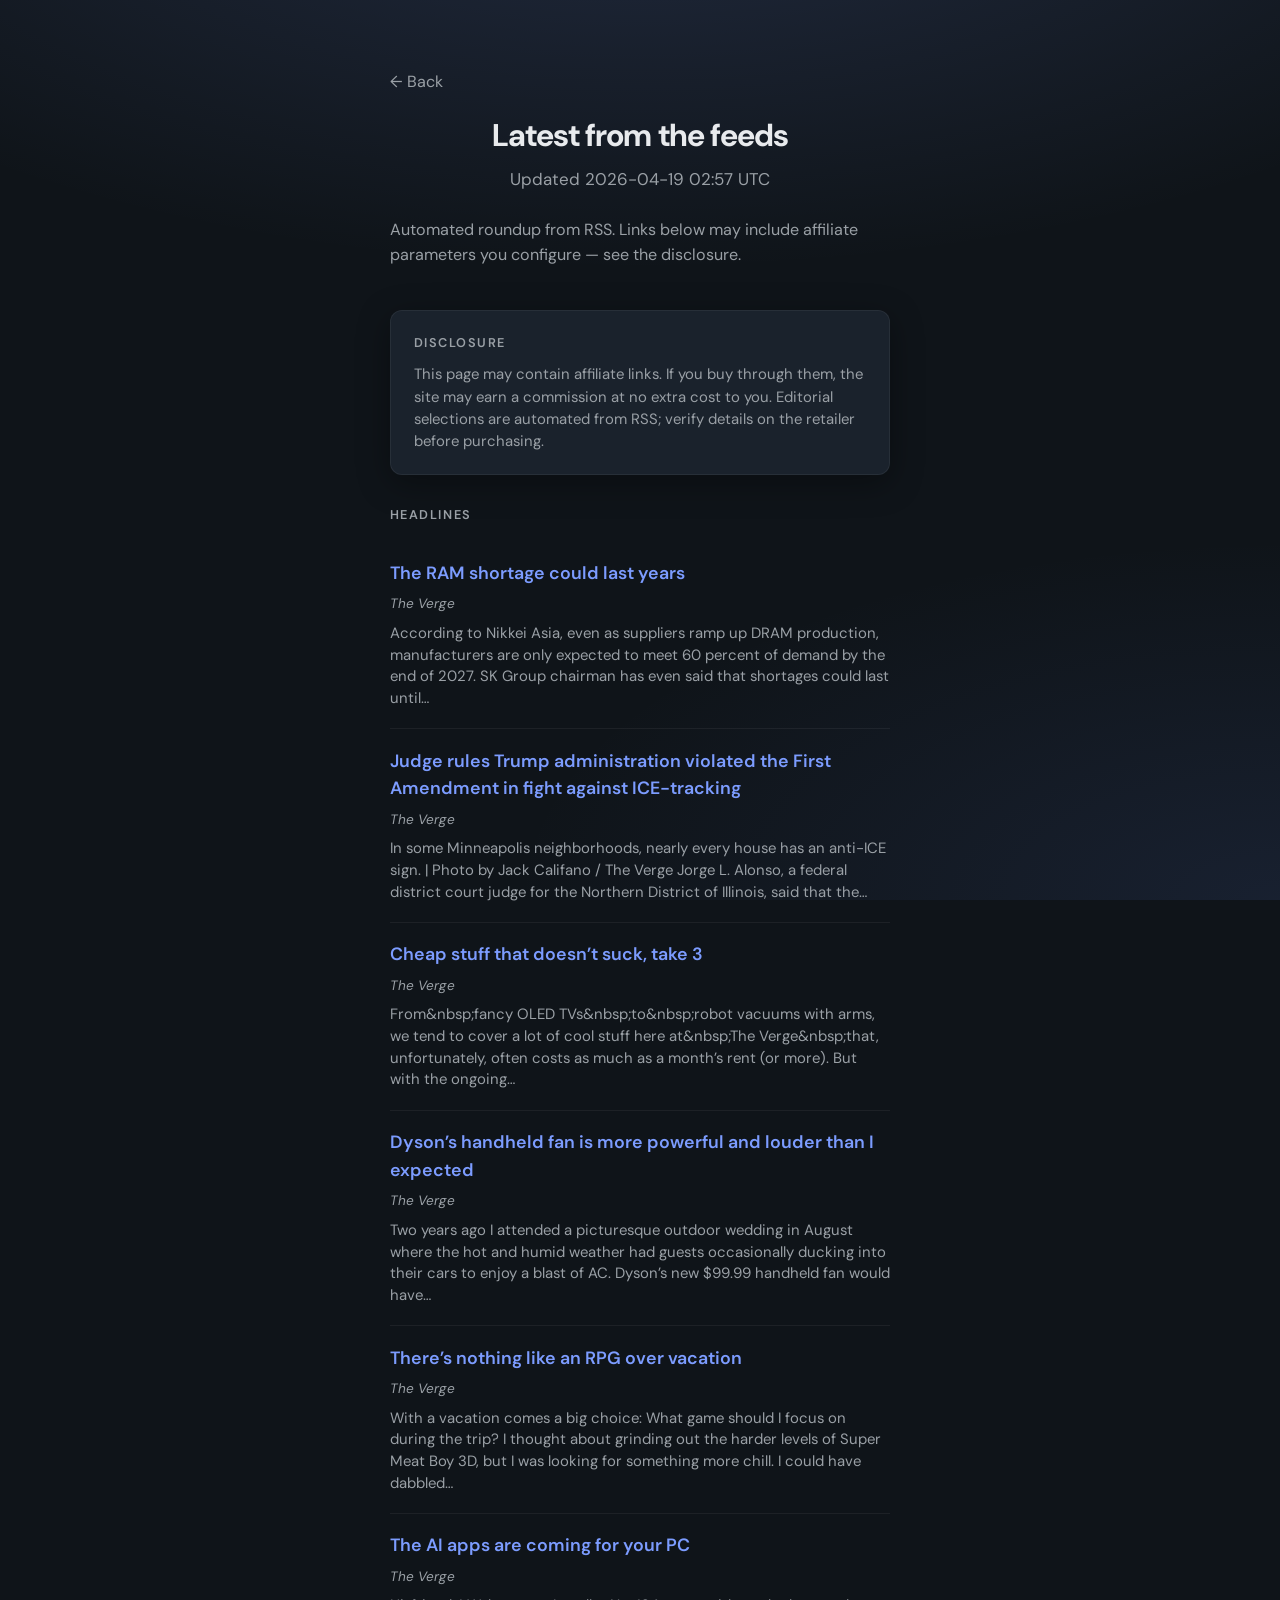
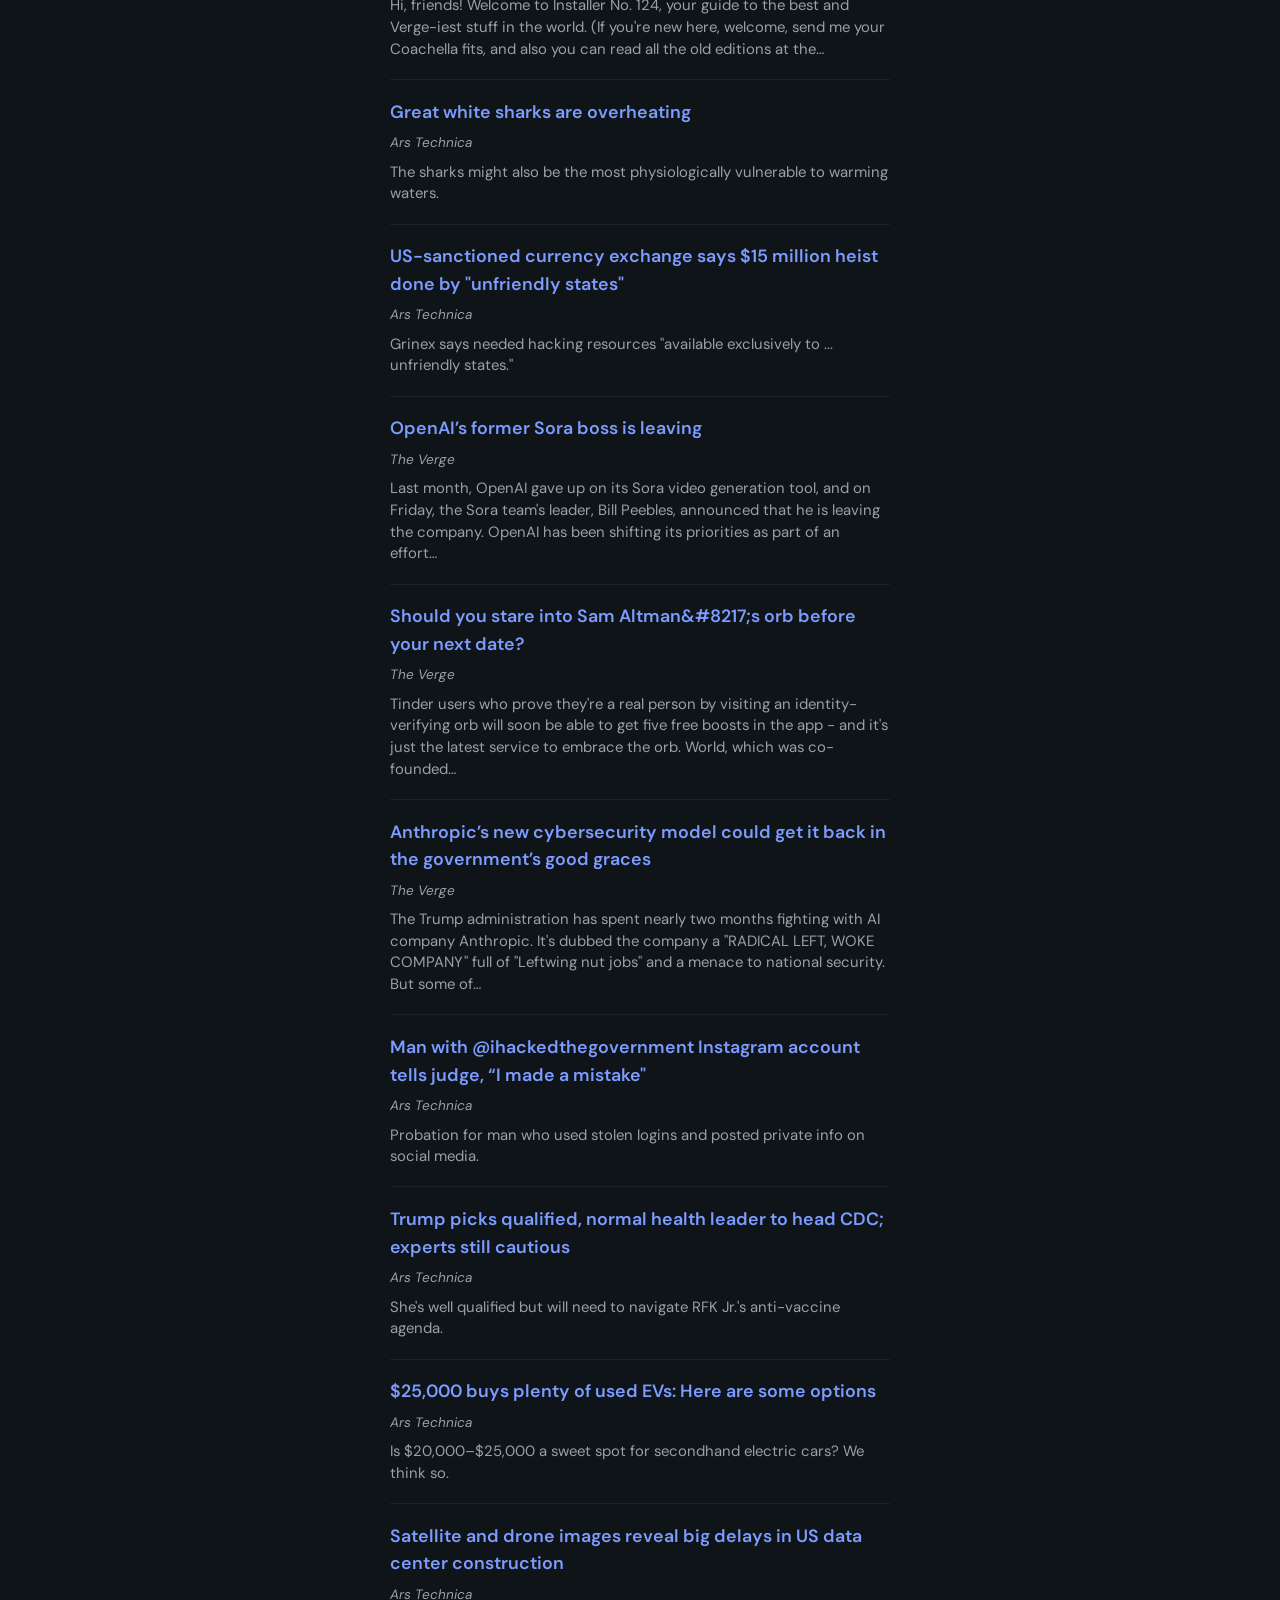
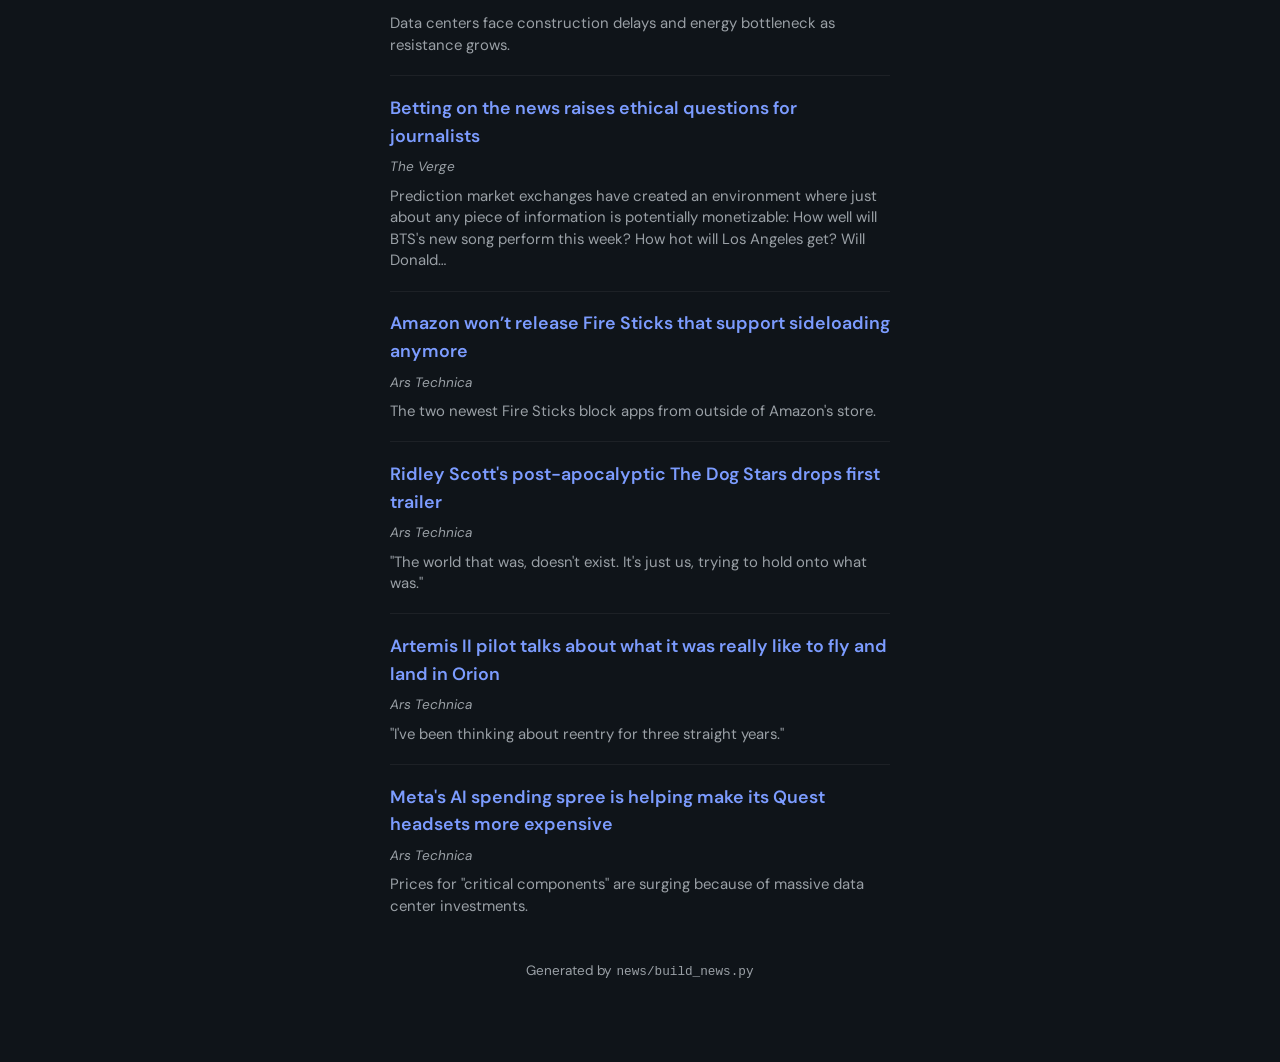
==== commit 0864771e: "chore: refresh news + trending" ====
--- a/docs/news.html
+++ b/docs/news.html
@@ -18,7 +18,7 @@
       <header>
         <p class="back-nav"><a href="index.html">← Back</a></p>
         <h1>Latest from the feeds</h1>
-        <p class="tagline">Updated 2026-04-18 18:55 UTC</p>
+        <p class="tagline">Updated 2026-04-19 02:57 UTC</p>
         <p class="bio">Automated roundup from RSS. Links below may include affiliate parameters you configure — see the disclosure.</p>
       </header>
 
@@ -30,6 +30,11 @@
       <section class="news-section" aria-labelledby="news-heading">
         <h2 id="news-heading" class="news-section-title">Headlines</h2>
         <ul class="news-list"><li class="news-item">
+  <a href="https://www.theverge.com/ai-artificial-intelligence/914672/the-ram-shortage-could-last-years" rel="noopener noreferrer" target="_blank" class="news-title">The RAM shortage could last years</a>
+  <p class="news-meta"><span class="news-source">The Verge</span></p>
+  <p class="news-summary">According to Nikkei Asia, even as suppliers ramp up DRAM production, manufacturers are only expected to meet 60 percent of demand by the end of 2027. SK Group chairman has even said that shortages could last until…</p>
+</li>
+<li class="news-item">
   <a href="https://www.theverge.com/policy/914619/trump-administration-violated-first-amendment-ice-tracking" rel="noopener noreferrer" target="_blank" class="news-title">Judge rules Trump administration violated the First Amendment in fight against ICE-tracking</a>
   <p class="news-meta"><span class="news-source">The Verge</span></p>
   <p class="news-summary">In some Minneapolis neighborhoods, nearly every house has an anti-ICE sign. | Photo by Jack Califano / The Verge Jorge L. Alonso, a federal district court judge for the Northern District of Illinois, said that the…</p>
@@ -115,11 +120,6 @@
   <p class="news-summary">&quot;The world that was, doesn&#x27;t exist. It&#x27;s just us, trying to hold onto what was.&quot;</p>
 </li>
 <li class="news-item">
-  <a href="https://www.theverge.com/gadgets/913981/poetry-camera-ai-hands-on" rel="noopener noreferrer" target="_blank" class="news-title">This charming gadget writes bad AI poetry</a>
-  <p class="news-meta"><span class="news-source">The Verge</span></p>
-  <p class="news-summary">I kind of wish it just took pictures. I&#x27;ve never been as charmed and frustrated by one gadget as I have with the Poetry Camera. It&#x27;s a delightful object. White and cherry red with a color-matched woven strap, it looks…</p>
-</li>
-<li class="news-item">
   <a href="https://arstechnica.com/space/2026/04/artemis-ii-pilot-describes-landing-in-orion-from-intense-to-pure-elation/" rel="noopener noreferrer" target="_blank" class="news-title">Artemis II pilot talks about what it was really like to fly and land in Orion</a>
   <p class="news-meta"><span class="news-source">Ars Technica</span></p>
   <p class="news-summary">&quot;I&#x27;ve been thinking about reentry for three straight years.&quot;</p>
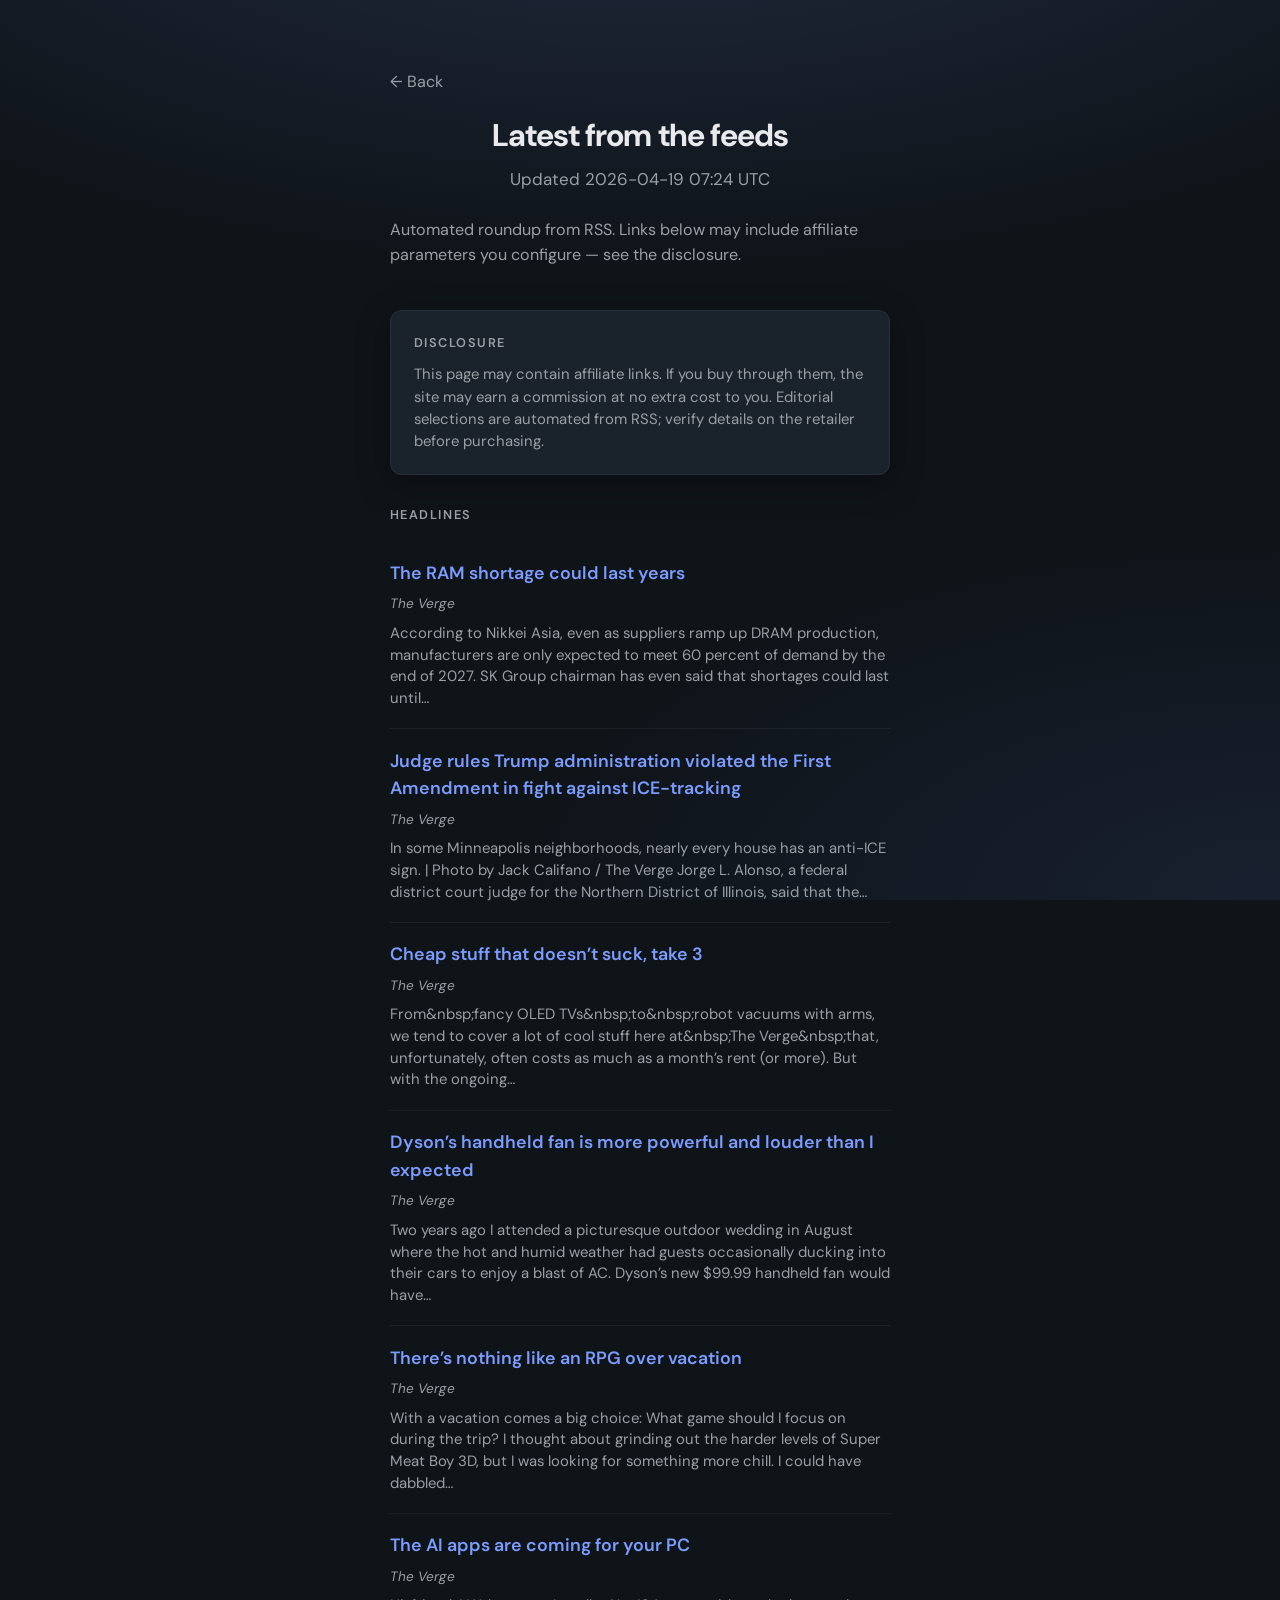
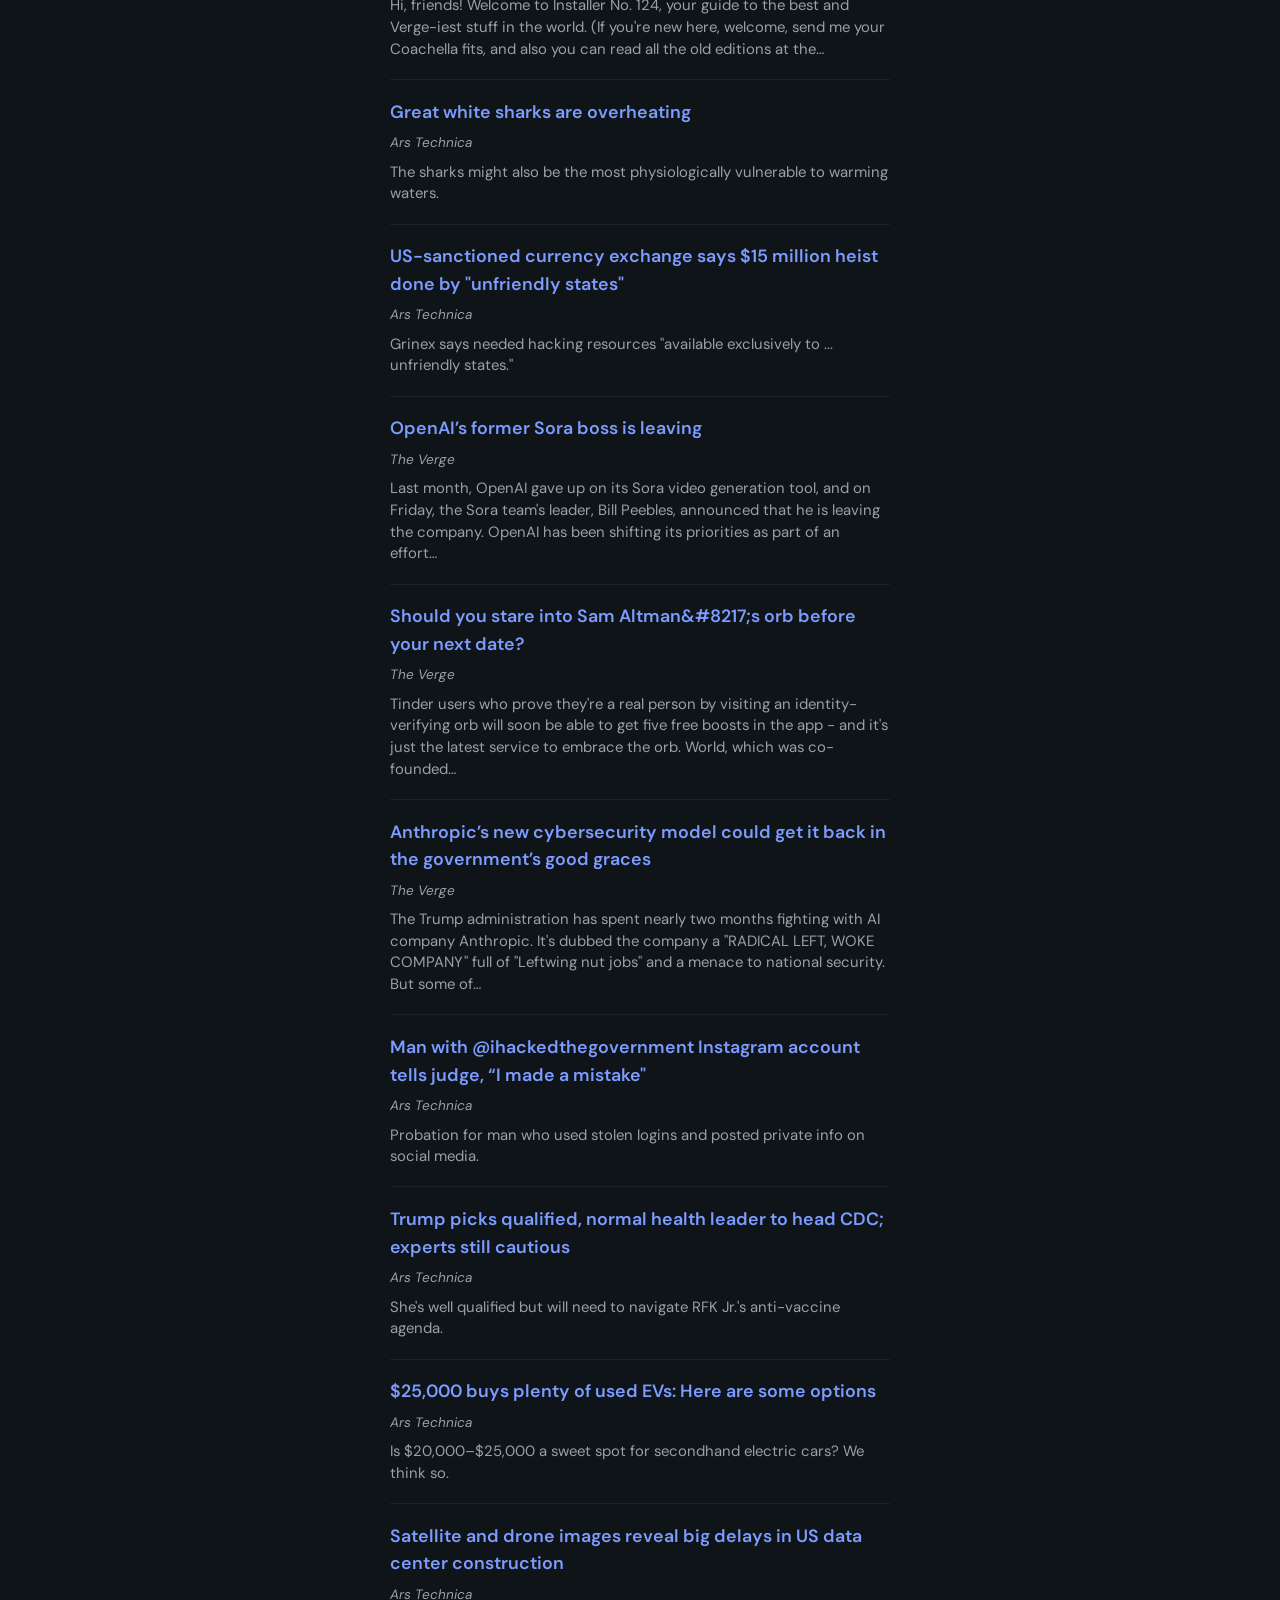
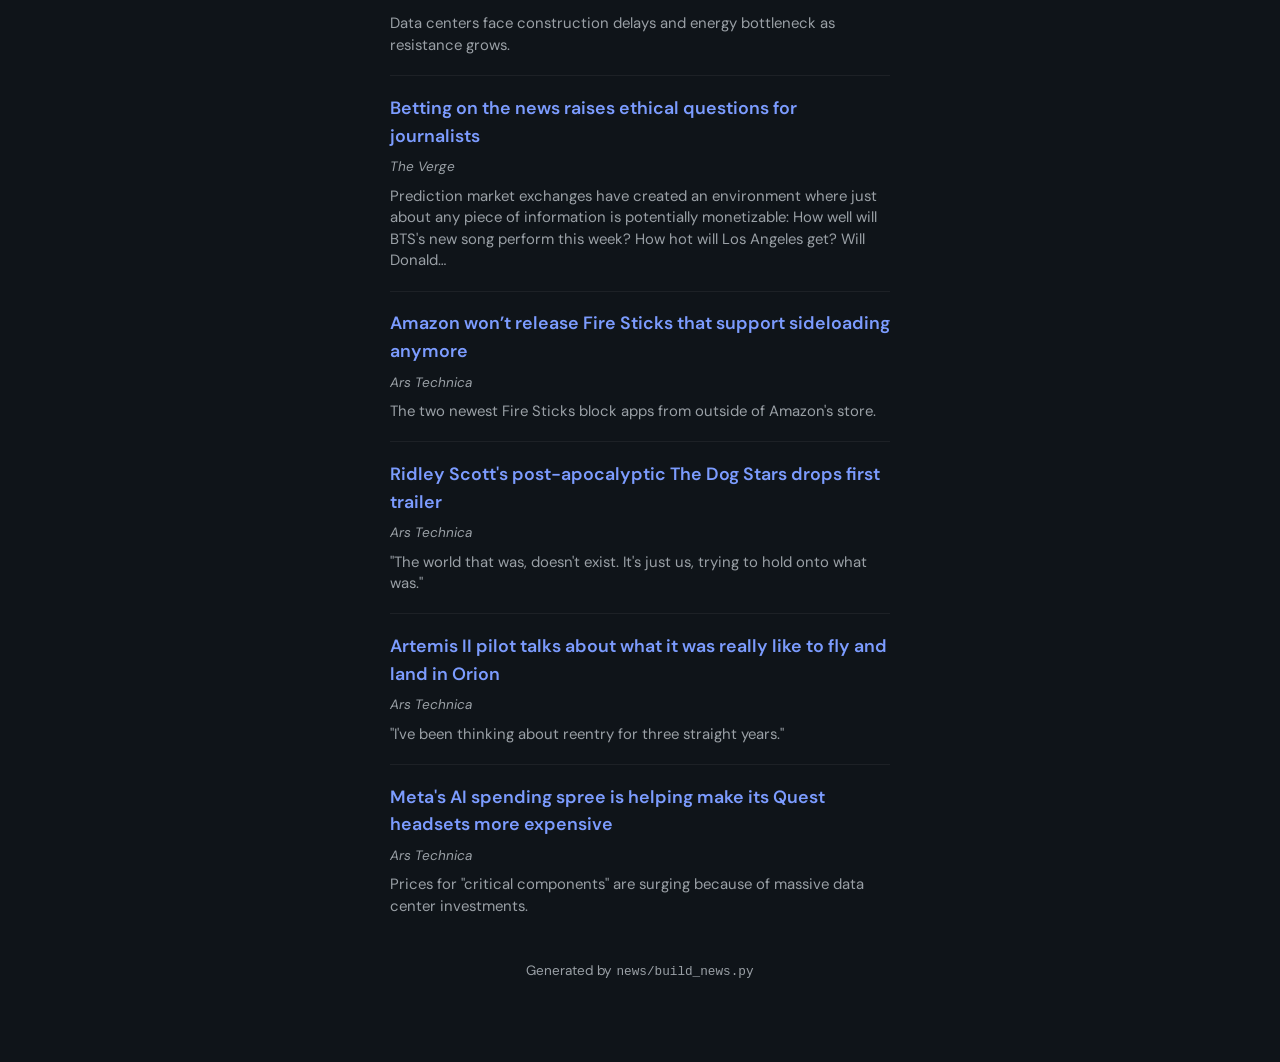
==== commit d50d2997: "chore: refresh news + trending" ====
--- a/docs/news.html
+++ b/docs/news.html
@@ -18,7 +18,7 @@
       <header>
         <p class="back-nav"><a href="index.html">← Back</a></p>
         <h1>Latest from the feeds</h1>
-        <p class="tagline">Updated 2026-04-19 02:57 UTC</p>
+        <p class="tagline">Updated 2026-04-19 07:24 UTC</p>
         <p class="bio">Automated roundup from RSS. Links below may include affiliate parameters you configure — see the disclosure.</p>
       </header>
 
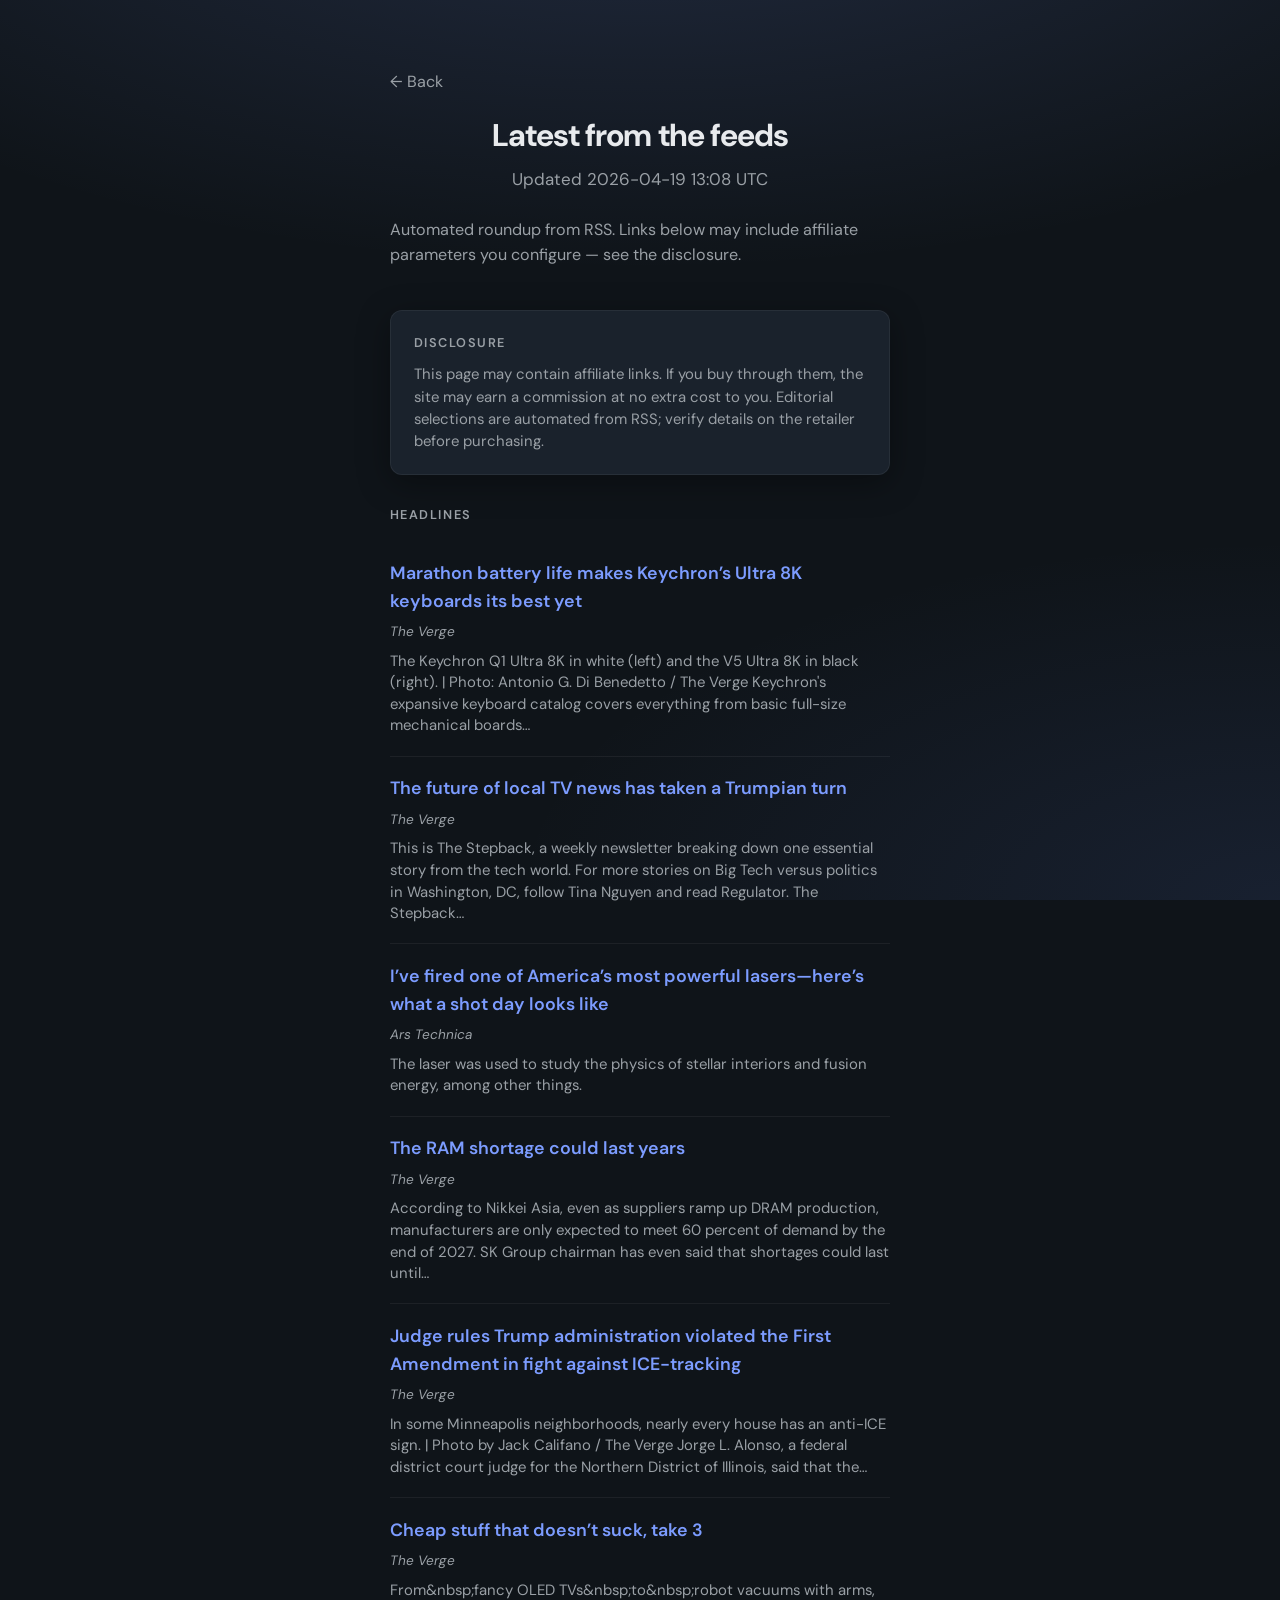
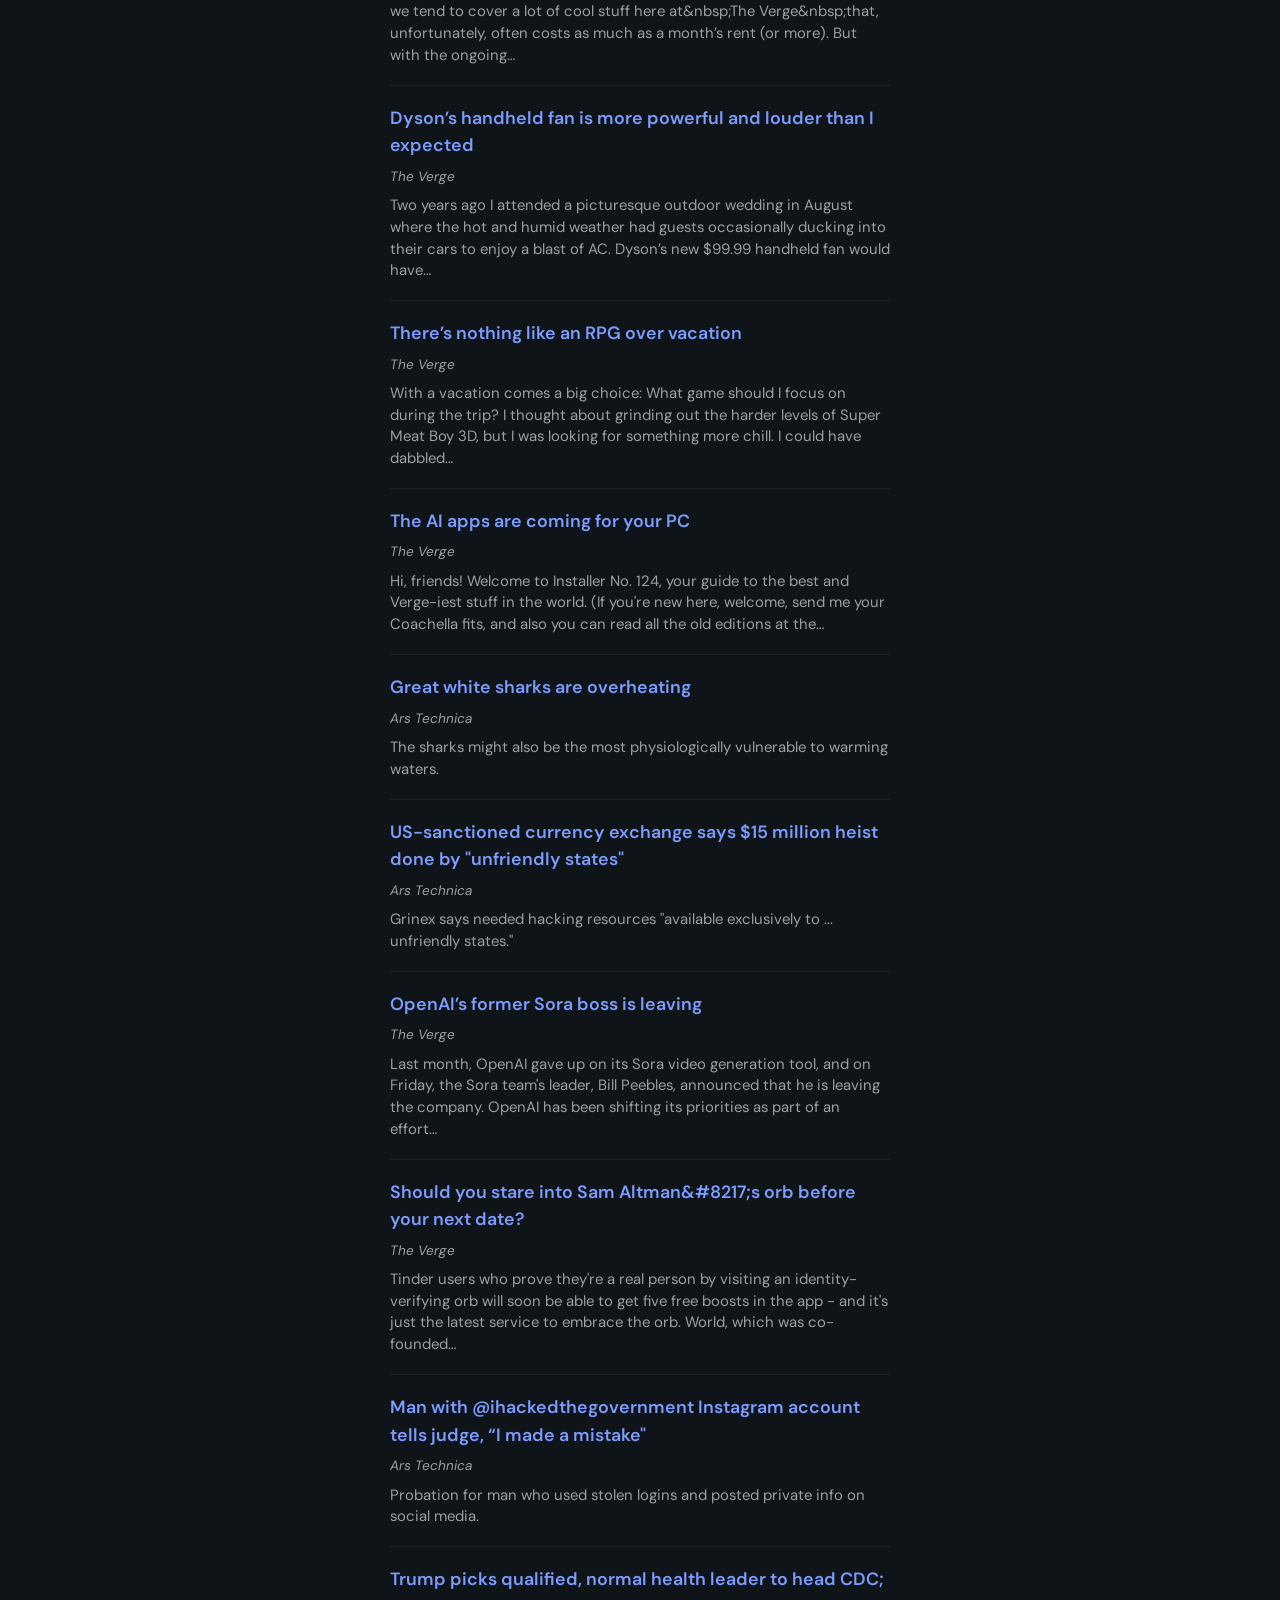
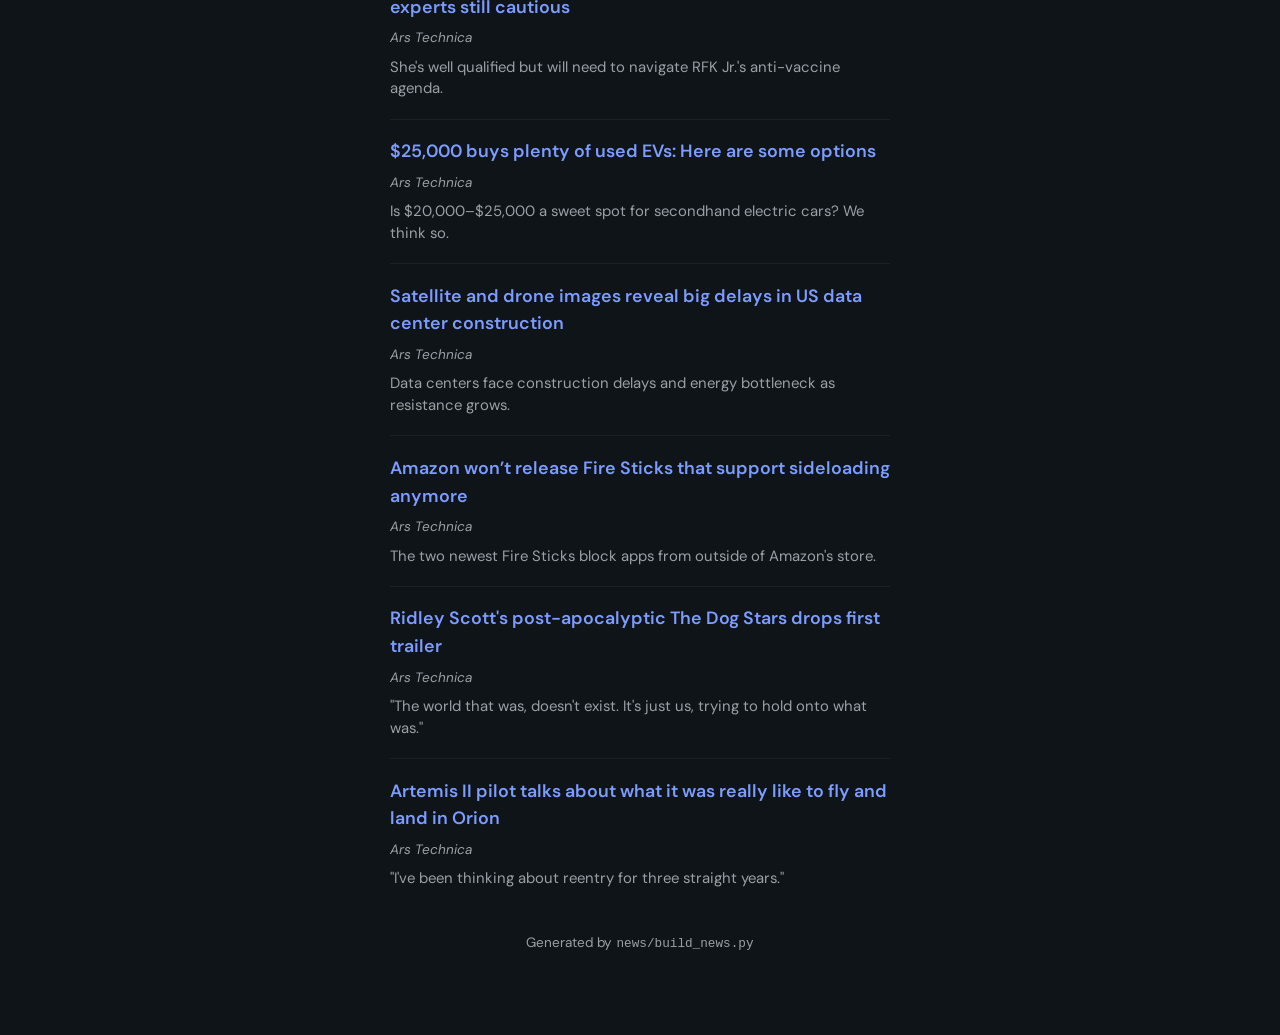
==== commit 0cb4ad71: "chore: refresh news + trending" ====
--- a/docs/news.html
+++ b/docs/news.html
@@ -18,7 +18,7 @@
       <header>
         <p class="back-nav"><a href="index.html">← Back</a></p>
         <h1>Latest from the feeds</h1>
-        <p class="tagline">Updated 2026-04-19 07:24 UTC</p>
+        <p class="tagline">Updated 2026-04-19 13:08 UTC</p>
         <p class="bio">Automated roundup from RSS. Links below may include affiliate parameters you configure — see the disclosure.</p>
       </header>
 
@@ -30,6 +30,21 @@
       <section class="news-section" aria-labelledby="news-heading">
         <h2 id="news-heading" class="news-section-title">Headlines</h2>
         <ul class="news-list"><li class="news-item">
+  <a href="https://www.theverge.com/tech/914085/keychron-q1-v5-ultra-8k-zmk-mechanical-keyboards-review" rel="noopener noreferrer" target="_blank" class="news-title">Marathon battery life makes Keychron’s Ultra 8K keyboards its best yet</a>
+  <p class="news-meta"><span class="news-source">The Verge</span></p>
+  <p class="news-summary">The Keychron Q1 Ultra 8K in white (left) and the V5 Ultra 8K in black (right). | Photo: Antonio G. Di Benedetto / The Verge Keychron&#x27;s expansive keyboard catalog covers everything from basic full-size mechanical boards…</p>
+</li>
+<li class="news-item">
+  <a href="https://www.theverge.com/column/914674/nexstar-tegna-merger-trump-local-news" rel="noopener noreferrer" target="_blank" class="news-title">The future of local TV news has taken a Trumpian turn</a>
+  <p class="news-meta"><span class="news-source">The Verge</span></p>
+  <p class="news-summary">This is The Stepback, a weekly newsletter breaking down one essential story from the tech world. For more stories on Big Tech versus politics in Washington, DC, follow Tina Nguyen and read Regulator. The Stepback…</p>
+</li>
+<li class="news-item">
+  <a href="https://arstechnica.com/science/2026/04/ive-fired-one-of-americas-most-powerful-lasers-heres-what-a-shot-day-looks-like/" rel="noopener noreferrer" target="_blank" class="news-title">I’ve fired one of America’s most powerful lasers—here’s what a shot day looks like</a>
+  <p class="news-meta"><span class="news-source">Ars Technica</span></p>
+  <p class="news-summary">The laser was used to study the physics of stellar interiors and fusion energy, among other things.</p>
+</li>
+<li class="news-item">
   <a href="https://www.theverge.com/ai-artificial-intelligence/914672/the-ram-shortage-could-last-years" rel="noopener noreferrer" target="_blank" class="news-title">The RAM shortage could last years</a>
   <p class="news-meta"><span class="news-source">The Verge</span></p>
   <p class="news-summary">According to Nikkei Asia, even as suppliers ramp up DRAM production, manufacturers are only expected to meet 60 percent of demand by the end of 2027. SK Group chairman has even said that shortages could last until…</p>
@@ -80,11 +95,6 @@
   <p class="news-summary">Tinder users who prove they&#x27;re a real person by visiting an identity-verifying orb will soon be able to get five free boosts in the app - and it&#x27;s just the latest service to embrace the orb. World, which was co-founded…</p>
 </li>
 <li class="news-item">
-  <a href="https://www.theverge.com/ai-artificial-intelligence/914229/tides-turning-anthropic-trump-administration-cybersecurity-mythos-preview" rel="noopener noreferrer" target="_blank" class="news-title">Anthropic’s new cybersecurity model could get it back in the government’s good graces</a>
-  <p class="news-meta"><span class="news-source">The Verge</span></p>
-  <p class="news-summary">The Trump administration has spent nearly two months fighting with AI company Anthropic. It&#x27;s dubbed the company a &quot;RADICAL LEFT, WOKE COMPANY&quot; full of &quot;Leftwing nut jobs&quot; and a menace to national security. But some of…</p>
-</li>
-<li class="news-item">
   <a href="https://arstechnica.com/tech-policy/2026/04/man-with-ihackedthegovernment-instagram-account-tells-judge-i-made-a-mistake/" rel="noopener noreferrer" target="_blank" class="news-title">Man with @ihackedthegovernment Instagram account tells judge, “I made a mistake&quot;</a>
   <p class="news-meta"><span class="news-source">Ars Technica</span></p>
   <p class="news-summary">Probation for man who used stolen logins and posted private info on social media.</p>
@@ -105,11 +115,6 @@
   <p class="news-summary">Data centers face construction delays and energy bottleneck as resistance grows.</p>
 </li>
 <li class="news-item">
-  <a href="https://www.theverge.com/report/914157/prediction-markets-news-outlet-ethics-policy-propublica-kalshi-polymarket" rel="noopener noreferrer" target="_blank" class="news-title">Betting on the news raises ethical questions for journalists</a>
-  <p class="news-meta"><span class="news-source">The Verge</span></p>
-  <p class="news-summary">Prediction market exchanges have created an environment where just about any piece of information is potentially monetizable: How well will BTS&#x27;s new song perform this week? How hot will Los Angeles get? Will Donald…</p>
-</li>
-<li class="news-item">
   <a href="https://arstechnica.com/gadgets/2026/04/amazon-wont-release-fire-sticks-that-support-sideloading-anymore/" rel="noopener noreferrer" target="_blank" class="news-title">Amazon won’t release Fire Sticks that support sideloading anymore</a>
   <p class="news-meta"><span class="news-source">Ars Technica</span></p>
   <p class="news-summary">The two newest Fire Sticks block apps from outside of Amazon&#x27;s store.</p>
@@ -123,11 +128,6 @@
   <a href="https://arstechnica.com/space/2026/04/artemis-ii-pilot-describes-landing-in-orion-from-intense-to-pure-elation/" rel="noopener noreferrer" target="_blank" class="news-title">Artemis II pilot talks about what it was really like to fly and land in Orion</a>
   <p class="news-meta"><span class="news-source">Ars Technica</span></p>
   <p class="news-summary">&quot;I&#x27;ve been thinking about reentry for three straight years.&quot;</p>
-</li>
-<li class="news-item">
-  <a href="https://arstechnica.com/ai/2026/04/metas-ai-spending-spree-is-helping-make-its-quest-headsets-more-expensive/" rel="noopener noreferrer" target="_blank" class="news-title">Meta&#x27;s AI spending spree is helping make its Quest headsets more expensive</a>
-  <p class="news-meta"><span class="news-source">Ars Technica</span></p>
-  <p class="news-summary">Prices for &quot;critical components&quot; are surging because of massive data center investments.</p>
 </li></ul>
       </section>
 
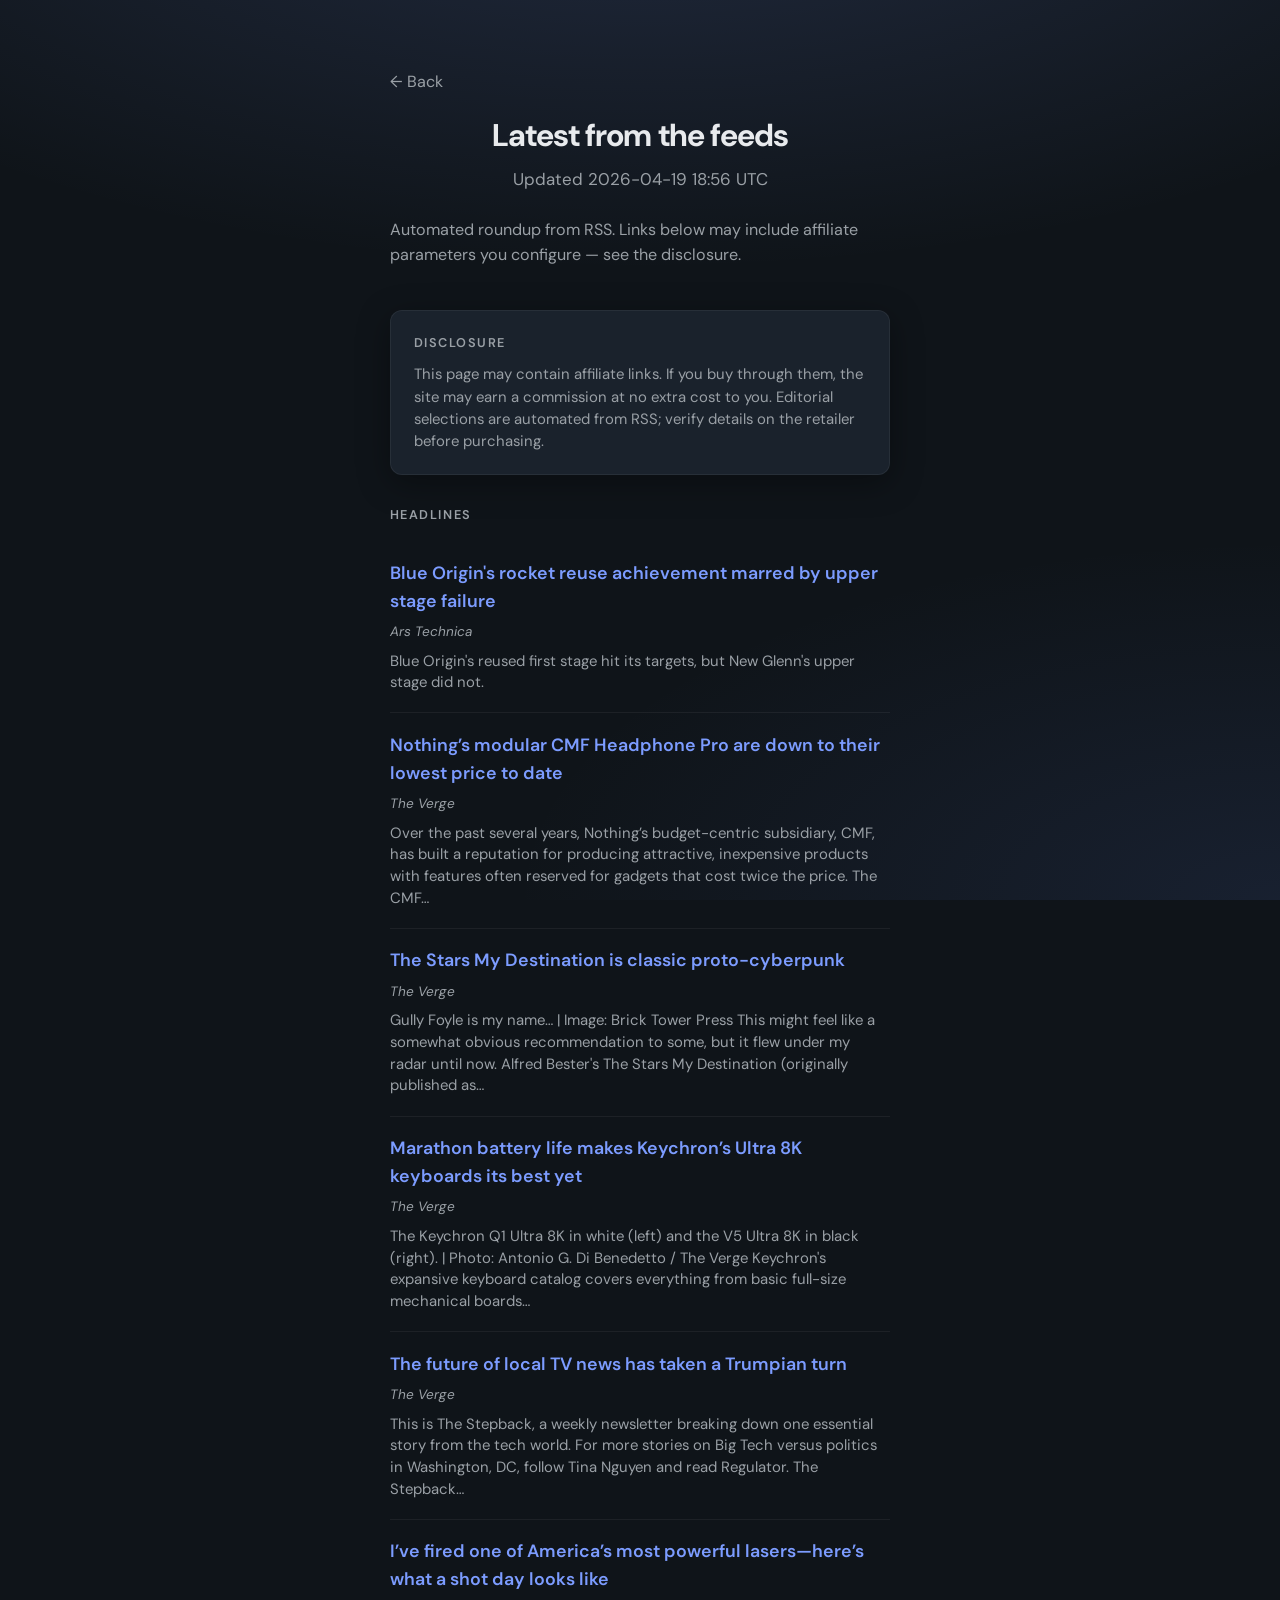
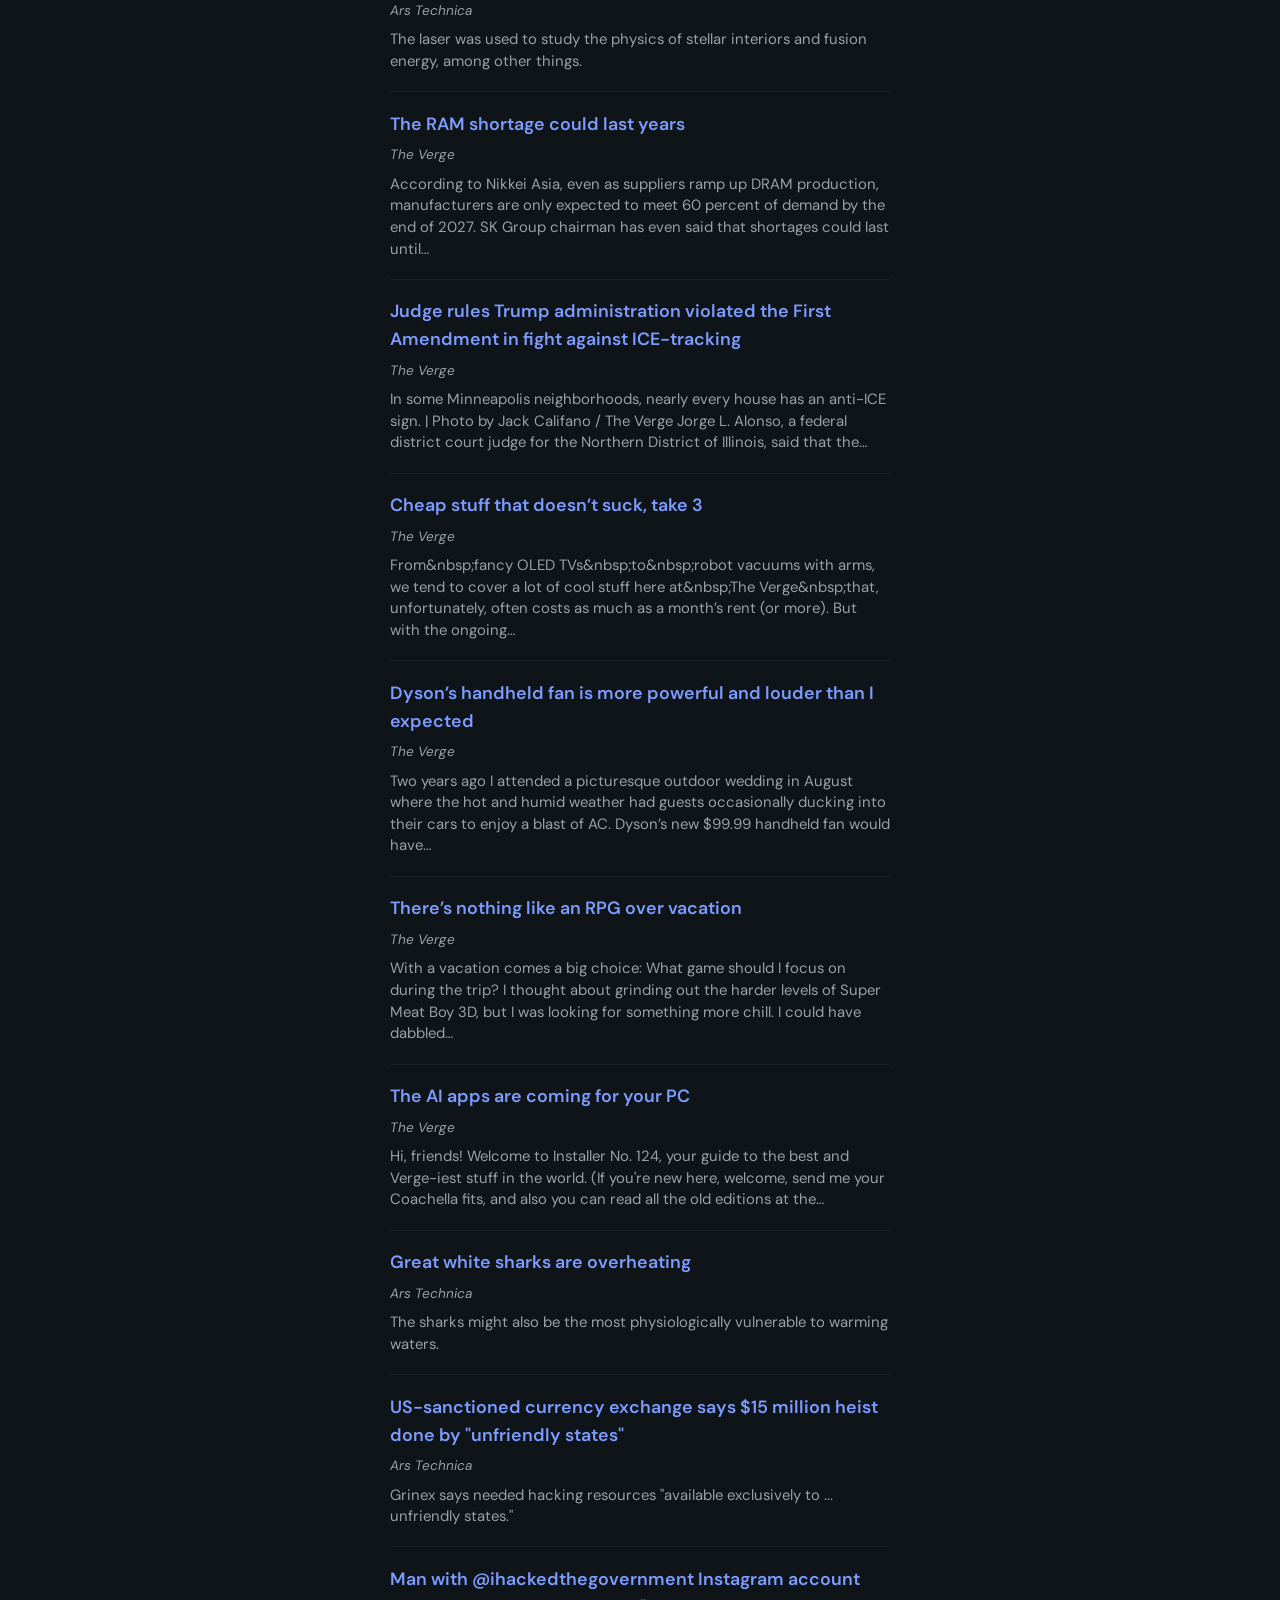
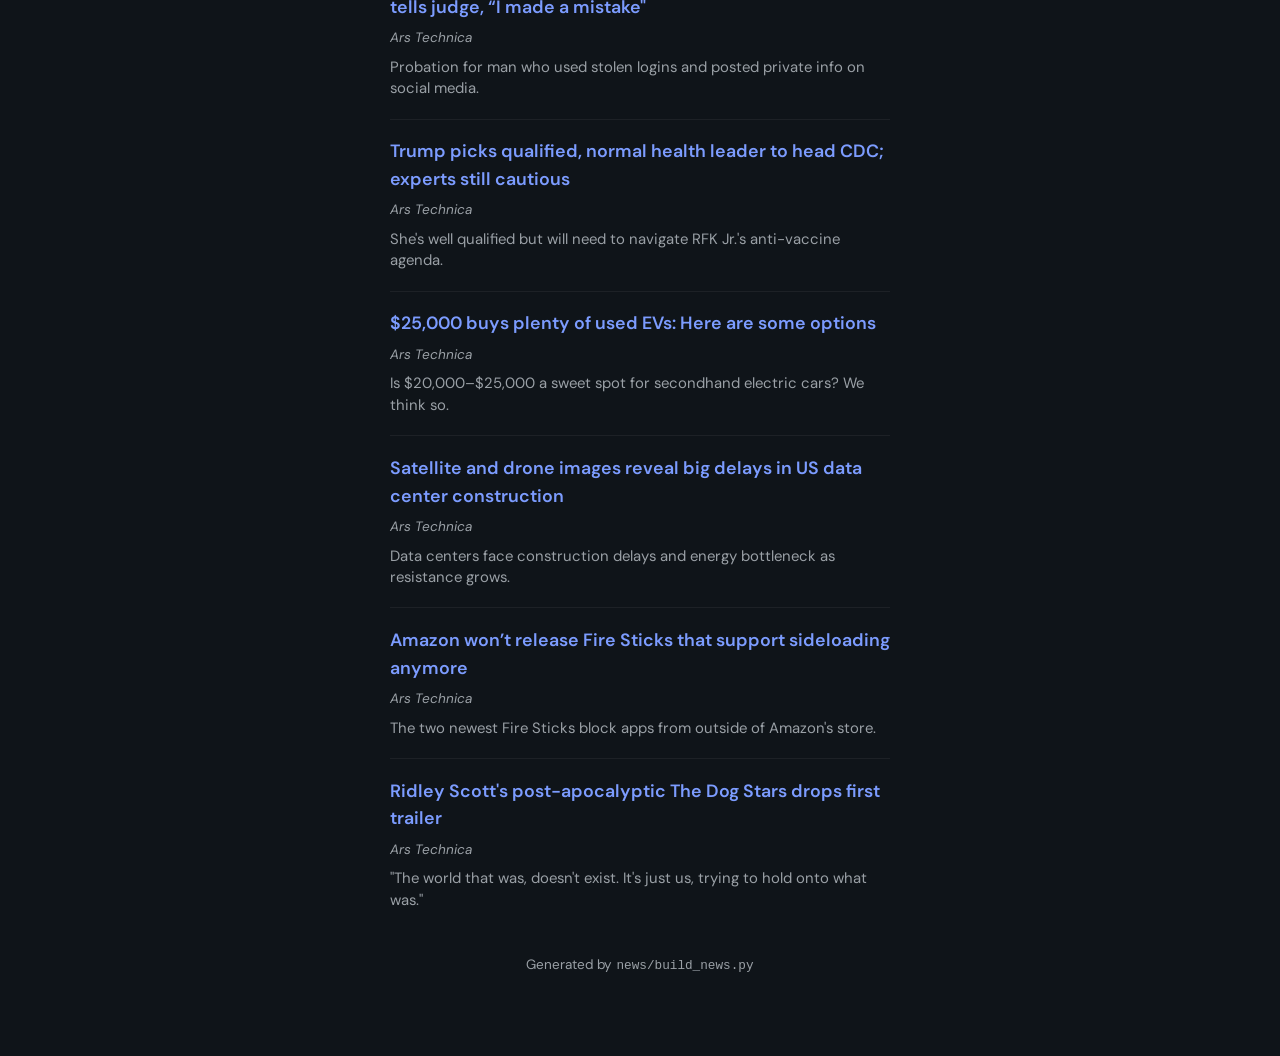
==== commit f5ea574c: "chore: refresh news + trending" ====
--- a/docs/news.html
+++ b/docs/news.html
@@ -18,7 +18,7 @@
       <header>
         <p class="back-nav"><a href="index.html">← Back</a></p>
         <h1>Latest from the feeds</h1>
-        <p class="tagline">Updated 2026-04-19 13:08 UTC</p>
+        <p class="tagline">Updated 2026-04-19 18:56 UTC</p>
         <p class="bio">Automated roundup from RSS. Links below may include affiliate parameters you configure — see the disclosure.</p>
       </header>
 
@@ -30,6 +30,21 @@
       <section class="news-section" aria-labelledby="news-heading">
         <h2 id="news-heading" class="news-section-title">Headlines</h2>
         <ul class="news-list"><li class="news-item">
+  <a href="https://arstechnica.com/space/2026/04/errant-upper-stage-spoils-blue-origins-success-in-reusing-new-glenn-booster/" rel="noopener noreferrer" target="_blank" class="news-title">Blue Origin&#x27;s rocket reuse achievement marred by upper stage failure</a>
+  <p class="news-meta"><span class="news-source">Ars Technica</span></p>
+  <p class="news-summary">Blue Origin&#x27;s reused first stage hit its targets, but New Glenn&#x27;s upper stage did not.</p>
+</li>
+<li class="news-item">
+  <a href="https://www.theverge.com/gadgets/913989/nothing-cmf-noise-canceling-headphone-pro-spring-sale-deal" rel="noopener noreferrer" target="_blank" class="news-title">Nothing’s modular CMF Headphone Pro are down to their lowest price to date</a>
+  <p class="news-meta"><span class="news-source">The Verge</span></p>
+  <p class="news-summary">Over the past several years, Nothing’s budget-centric subsidiary, CMF, has built a reputation for producing attractive, inexpensive products with features often reserved for gadgets that cost twice the price. The CMF…</p>
+</li>
+<li class="news-item">
+  <a href="https://www.theverge.com/entertainment/914680/the-stars-my-destination-alfred-bester-review-cyberpunk" rel="noopener noreferrer" target="_blank" class="news-title">The Stars My Destination is classic proto-cyberpunk</a>
+  <p class="news-meta"><span class="news-source">The Verge</span></p>
+  <p class="news-summary">Gully Foyle is my name… | Image: Brick Tower Press This might feel like a somewhat obvious recommendation to some, but it flew under my radar until now. Alfred Bester&#x27;s The Stars My Destination (originally published as…</p>
+</li>
+<li class="news-item">
   <a href="https://www.theverge.com/tech/914085/keychron-q1-v5-ultra-8k-zmk-mechanical-keyboards-review" rel="noopener noreferrer" target="_blank" class="news-title">Marathon battery life makes Keychron’s Ultra 8K keyboards its best yet</a>
   <p class="news-meta"><span class="news-source">The Verge</span></p>
   <p class="news-summary">The Keychron Q1 Ultra 8K in white (left) and the V5 Ultra 8K in black (right). | Photo: Antonio G. Di Benedetto / The Verge Keychron&#x27;s expansive keyboard catalog covers everything from basic full-size mechanical boards…</p>
@@ -85,16 +100,6 @@
   <p class="news-summary">Grinex says needed hacking resources &quot;available exclusively to ... unfriendly states.&quot;</p>
 </li>
 <li class="news-item">
-  <a href="https://www.theverge.com/ai-artificial-intelligence/914463/openai-sora-bill-peebles-kevin-weil-leaving-departing" rel="noopener noreferrer" target="_blank" class="news-title">OpenAI’s former Sora boss is leaving</a>
-  <p class="news-meta"><span class="news-source">The Verge</span></p>
-  <p class="news-summary">Last month, OpenAI gave up on its Sora video generation tool, and on Friday, the Sora team&#x27;s leader, Bill Peebles, announced that he is leaving the company. OpenAI has been shifting its priorities as part of an effort…</p>
-</li>
-<li class="news-item">
-  <a href="https://www.theverge.com/ai-artificial-intelligence/914385/world-id-tinder-identity-verifying-orb" rel="noopener noreferrer" target="_blank" class="news-title">Should you stare into Sam Altman&amp;#8217;s orb before your next date?</a>
-  <p class="news-meta"><span class="news-source">The Verge</span></p>
-  <p class="news-summary">Tinder users who prove they&#x27;re a real person by visiting an identity-verifying orb will soon be able to get five free boosts in the app - and it&#x27;s just the latest service to embrace the orb. World, which was co-founded…</p>
-</li>
-<li class="news-item">
   <a href="https://arstechnica.com/tech-policy/2026/04/man-with-ihackedthegovernment-instagram-account-tells-judge-i-made-a-mistake/" rel="noopener noreferrer" target="_blank" class="news-title">Man with @ihackedthegovernment Instagram account tells judge, “I made a mistake&quot;</a>
   <p class="news-meta"><span class="news-source">Ars Technica</span></p>
   <p class="news-summary">Probation for man who used stolen logins and posted private info on social media.</p>
@@ -123,11 +128,6 @@
   <a href="https://arstechnica.com/culture/2026/04/ridley-scotts-post-apocalyptic-the-dog-stars-drops-first-trailer/" rel="noopener noreferrer" target="_blank" class="news-title">Ridley Scott&#x27;s post-apocalyptic The Dog Stars drops first trailer</a>
   <p class="news-meta"><span class="news-source">Ars Technica</span></p>
   <p class="news-summary">&quot;The world that was, doesn&#x27;t exist. It&#x27;s just us, trying to hold onto what was.&quot;</p>
-</li>
-<li class="news-item">
-  <a href="https://arstechnica.com/space/2026/04/artemis-ii-pilot-describes-landing-in-orion-from-intense-to-pure-elation/" rel="noopener noreferrer" target="_blank" class="news-title">Artemis II pilot talks about what it was really like to fly and land in Orion</a>
-  <p class="news-meta"><span class="news-source">Ars Technica</span></p>
-  <p class="news-summary">&quot;I&#x27;ve been thinking about reentry for three straight years.&quot;</p>
 </li></ul>
       </section>
 
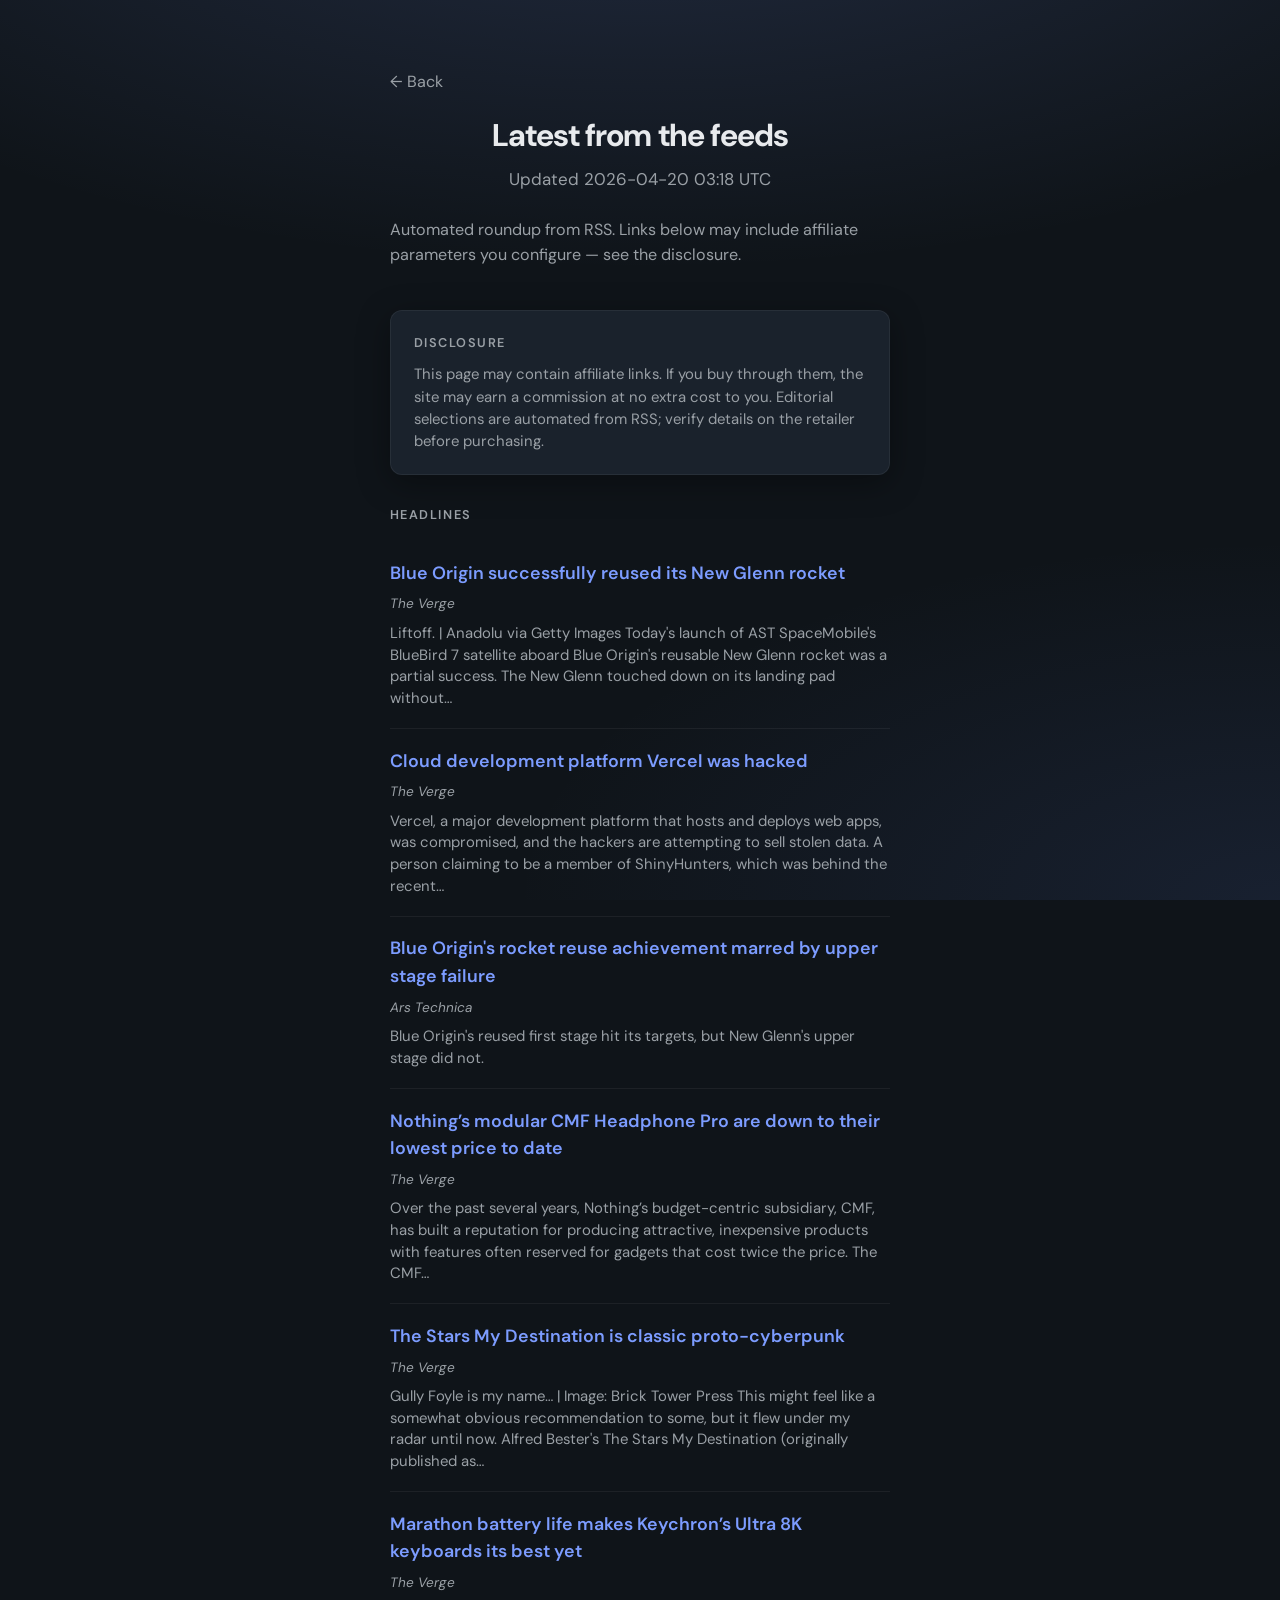
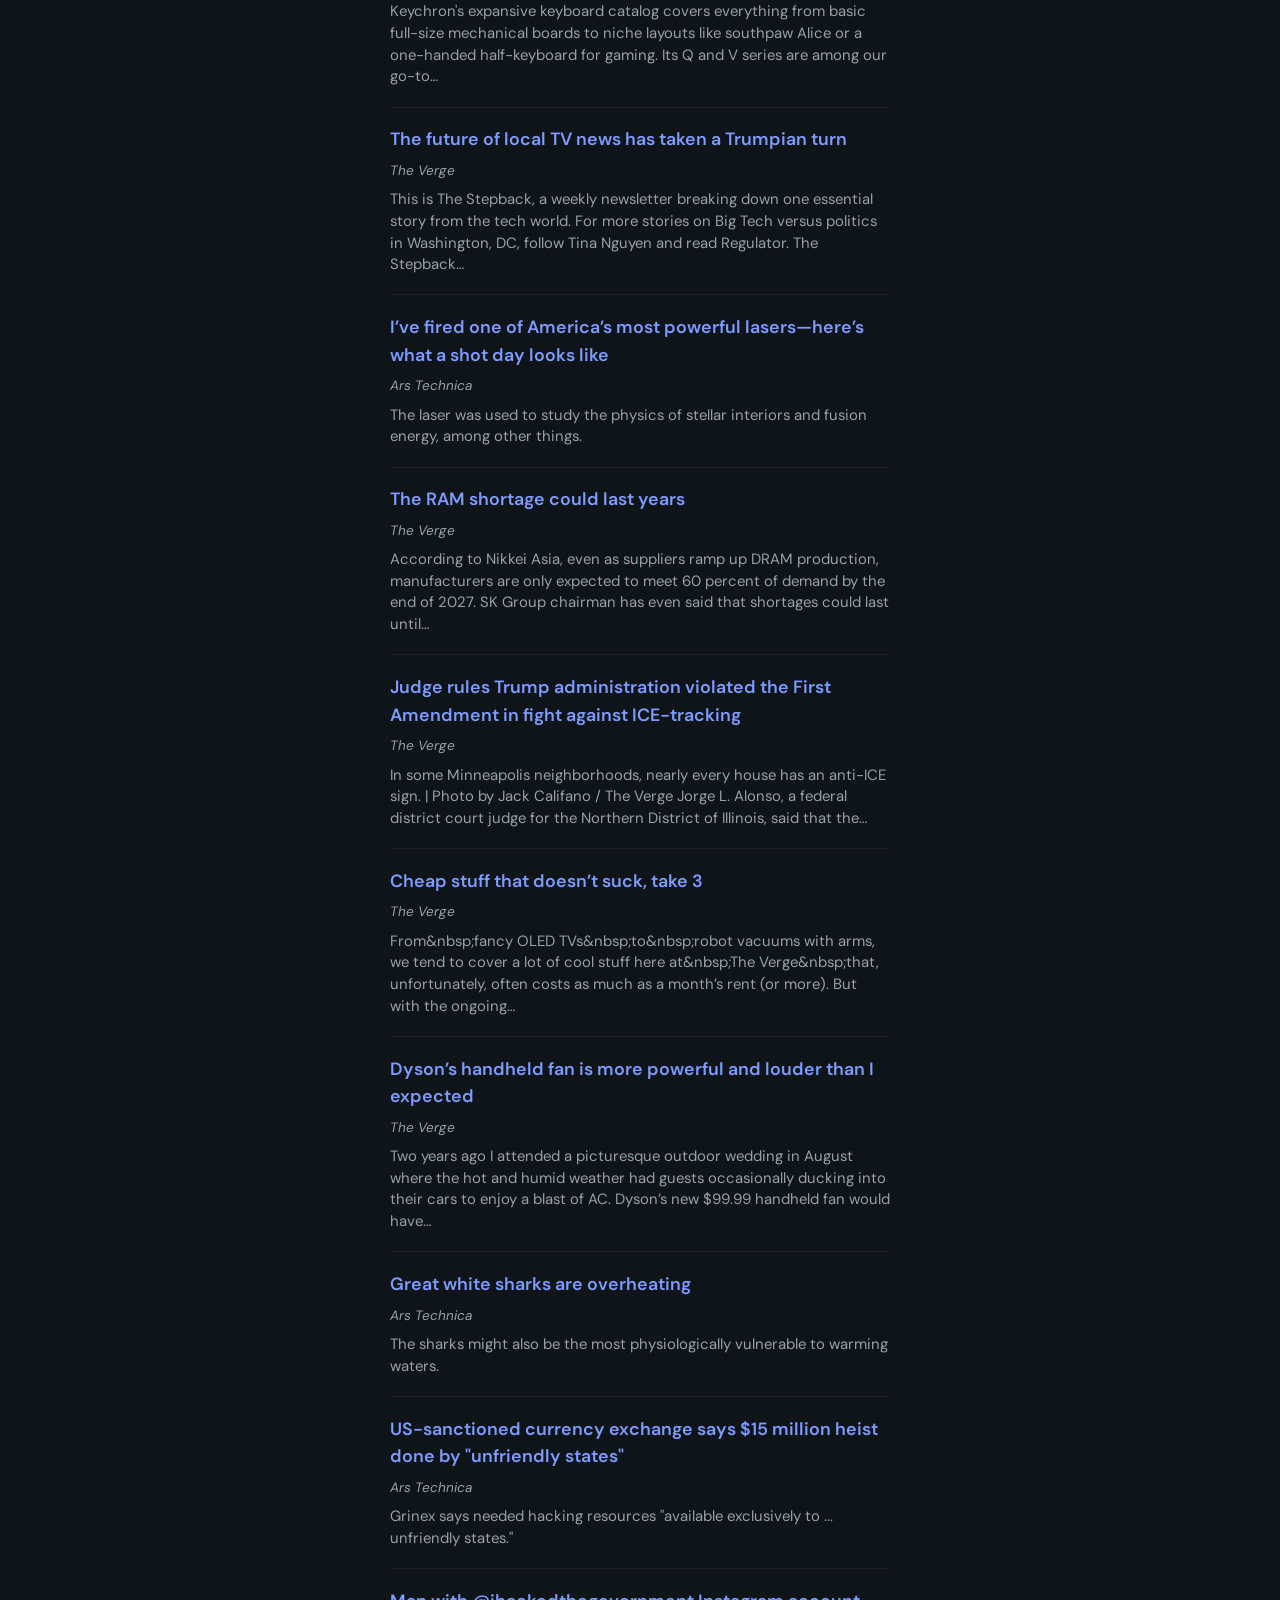
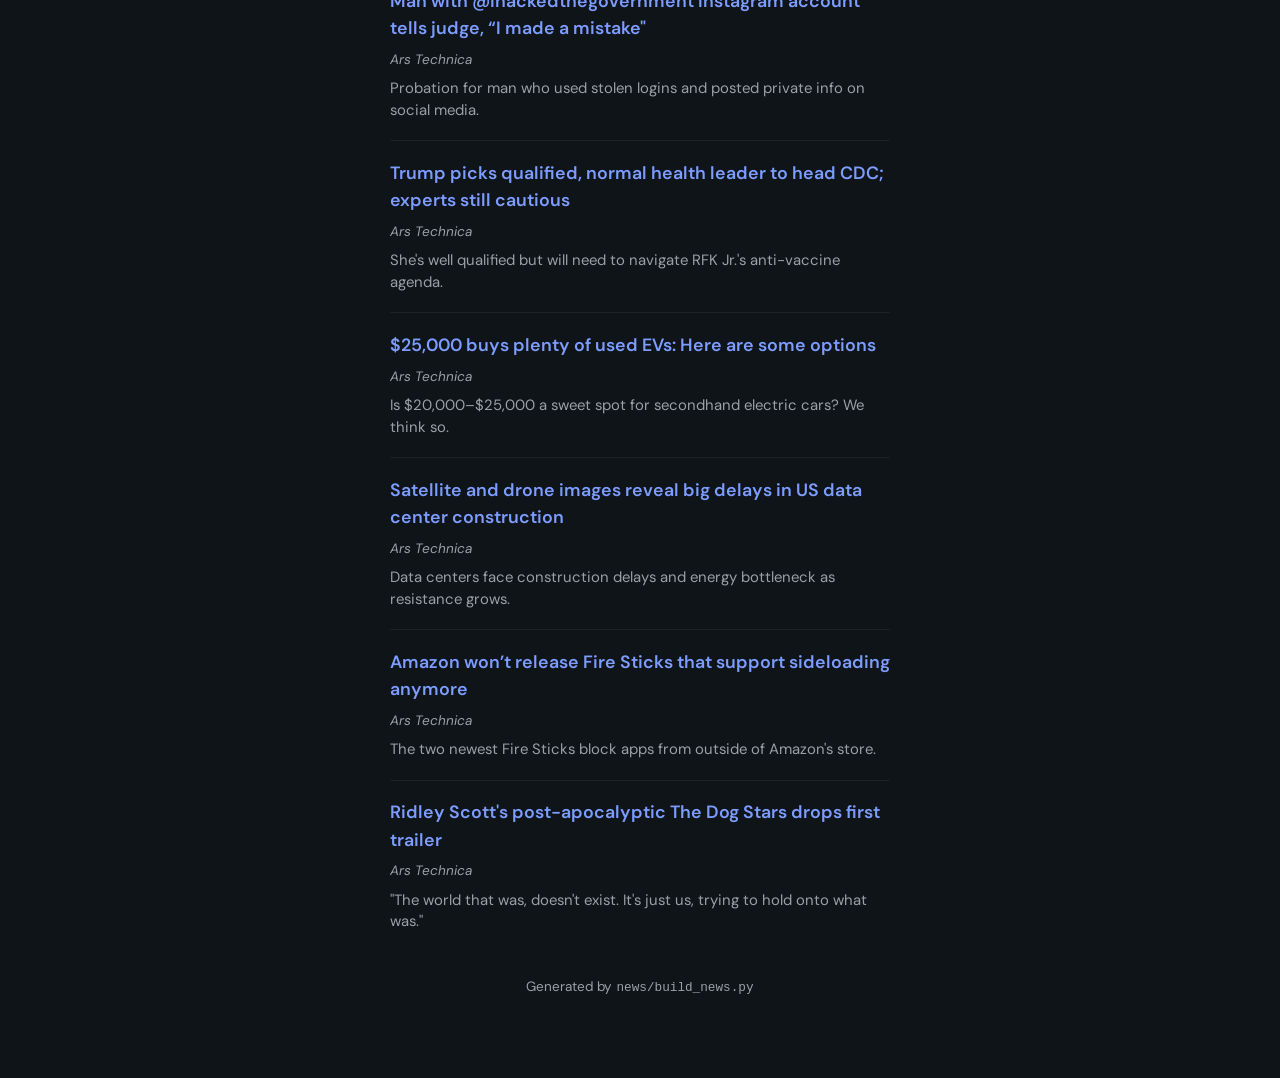
==== commit 0af0af72: "chore: refresh news + trending" ====
--- a/docs/news.html
+++ b/docs/news.html
@@ -18,7 +18,7 @@
       <header>
         <p class="back-nav"><a href="index.html">← Back</a></p>
         <h1>Latest from the feeds</h1>
-        <p class="tagline">Updated 2026-04-19 18:56 UTC</p>
+        <p class="tagline">Updated 2026-04-20 03:18 UTC</p>
         <p class="bio">Automated roundup from RSS. Links below may include affiliate parameters you configure — see the disclosure.</p>
       </header>
 
@@ -30,6 +30,16 @@
       <section class="news-section" aria-labelledby="news-heading">
         <h2 id="news-heading" class="news-section-title">Headlines</h2>
         <ul class="news-list"><li class="news-item">
+  <a href="https://www.theverge.com/science/914729/blue-origin-successfully-reused-its-new-glenn-rocket" rel="noopener noreferrer" target="_blank" class="news-title">Blue Origin successfully reused its New Glenn rocket</a>
+  <p class="news-meta"><span class="news-source">The Verge</span></p>
+  <p class="news-summary">Liftoff. | Anadolu via Getty Images Today&#x27;s launch of AST SpaceMobile&#x27;s BlueBird 7 satellite aboard Blue Origin&#x27;s reusable New Glenn rocket was a partial success. The New Glenn touched down on its landing pad without…</p>
+</li>
+<li class="news-item">
+  <a href="https://www.theverge.com/tech/914723/vercel-hacked" rel="noopener noreferrer" target="_blank" class="news-title">Cloud development platform Vercel was hacked</a>
+  <p class="news-meta"><span class="news-source">The Verge</span></p>
+  <p class="news-summary">Vercel, a major development platform that hosts and deploys web apps, was compromised, and the hackers are attempting to sell stolen data. A person claiming to be a member of ShinyHunters, which was behind the recent…</p>
+</li>
+<li class="news-item">
   <a href="https://arstechnica.com/space/2026/04/errant-upper-stage-spoils-blue-origins-success-in-reusing-new-glenn-booster/" rel="noopener noreferrer" target="_blank" class="news-title">Blue Origin&#x27;s rocket reuse achievement marred by upper stage failure</a>
   <p class="news-meta"><span class="news-source">Ars Technica</span></p>
   <p class="news-summary">Blue Origin&#x27;s reused first stage hit its targets, but New Glenn&#x27;s upper stage did not.</p>
@@ -47,7 +57,7 @@
 <li class="news-item">
   <a href="https://www.theverge.com/tech/914085/keychron-q1-v5-ultra-8k-zmk-mechanical-keyboards-review" rel="noopener noreferrer" target="_blank" class="news-title">Marathon battery life makes Keychron’s Ultra 8K keyboards its best yet</a>
   <p class="news-meta"><span class="news-source">The Verge</span></p>
-  <p class="news-summary">The Keychron Q1 Ultra 8K in white (left) and the V5 Ultra 8K in black (right). | Photo: Antonio G. Di Benedetto / The Verge Keychron&#x27;s expansive keyboard catalog covers everything from basic full-size mechanical boards…</p>
+  <p class="news-summary">Keychron&#x27;s expansive keyboard catalog covers everything from basic full-size mechanical boards to niche layouts like southpaw Alice or a one-handed half-keyboard for gaming. Its Q and V series are among our go-to…</p>
 </li>
 <li class="news-item">
   <a href="https://www.theverge.com/column/914674/nexstar-tegna-merger-trump-local-news" rel="noopener noreferrer" target="_blank" class="news-title">The future of local TV news has taken a Trumpian turn</a>
@@ -78,16 +88,6 @@
   <a href="https://www.theverge.com/tech/908962/dyson-hushjet-mini-cool-personal-handheld-fan-hands-on" rel="noopener noreferrer" target="_blank" class="news-title">Dyson’s handheld fan is more powerful and louder than I expected</a>
   <p class="news-meta"><span class="news-source">The Verge</span></p>
   <p class="news-summary">Two years ago I attended a picturesque outdoor wedding in August where the hot and humid weather had guests occasionally ducking into their cars to enjoy a blast of AC. Dyson’s new $99.99 handheld fan would have…</p>
-</li>
-<li class="news-item">
-  <a href="https://www.theverge.com/games/908358/people-of-note-pc-playstation-xbox-nintendo-switch-2" rel="noopener noreferrer" target="_blank" class="news-title">There’s nothing like an RPG over vacation</a>
-  <p class="news-meta"><span class="news-source">The Verge</span></p>
-  <p class="news-summary">With a vacation comes a big choice: What game should I focus on during the trip? I thought about grinding out the harder levels of Super Meat Boy 3D, but I was looking for something more chill. I could have dabbled…</p>
-</li>
-<li class="news-item">
-  <a href="https://www.theverge.com/tech/914429/the-ai-apps-are-coming-for-your-pc" rel="noopener noreferrer" target="_blank" class="news-title">The AI apps are coming for your PC</a>
-  <p class="news-meta"><span class="news-source">The Verge</span></p>
-  <p class="news-summary">Hi, friends! Welcome to Installer No. 124, your guide to the best and Verge-iest stuff in the world. (If you&#x27;re new here, welcome, send me your Coachella fits, and also you can read all the old editions at the…</p>
 </li>
 <li class="news-item">
   <a href="https://arstechnica.com/science/2026/04/great-white-sharks-are-overheating/" rel="noopener noreferrer" target="_blank" class="news-title">Great white sharks are overheating</a>
